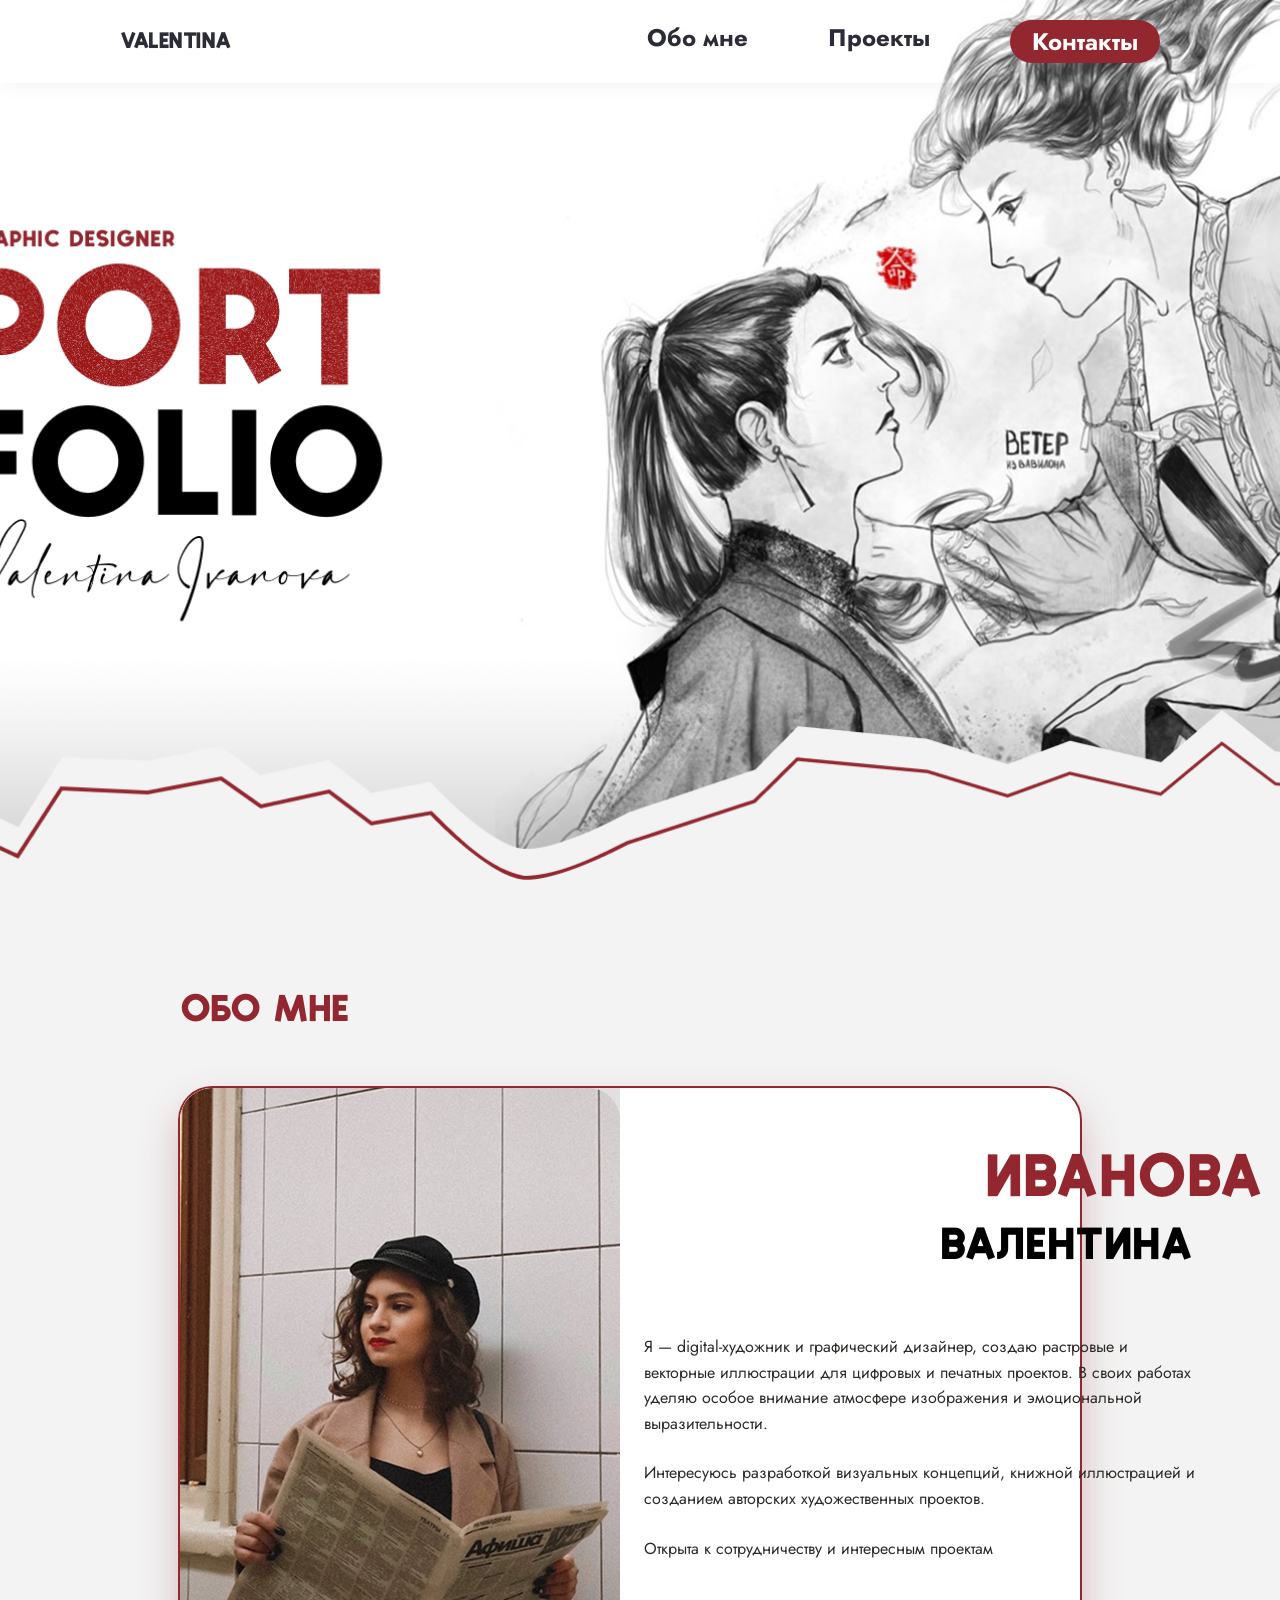
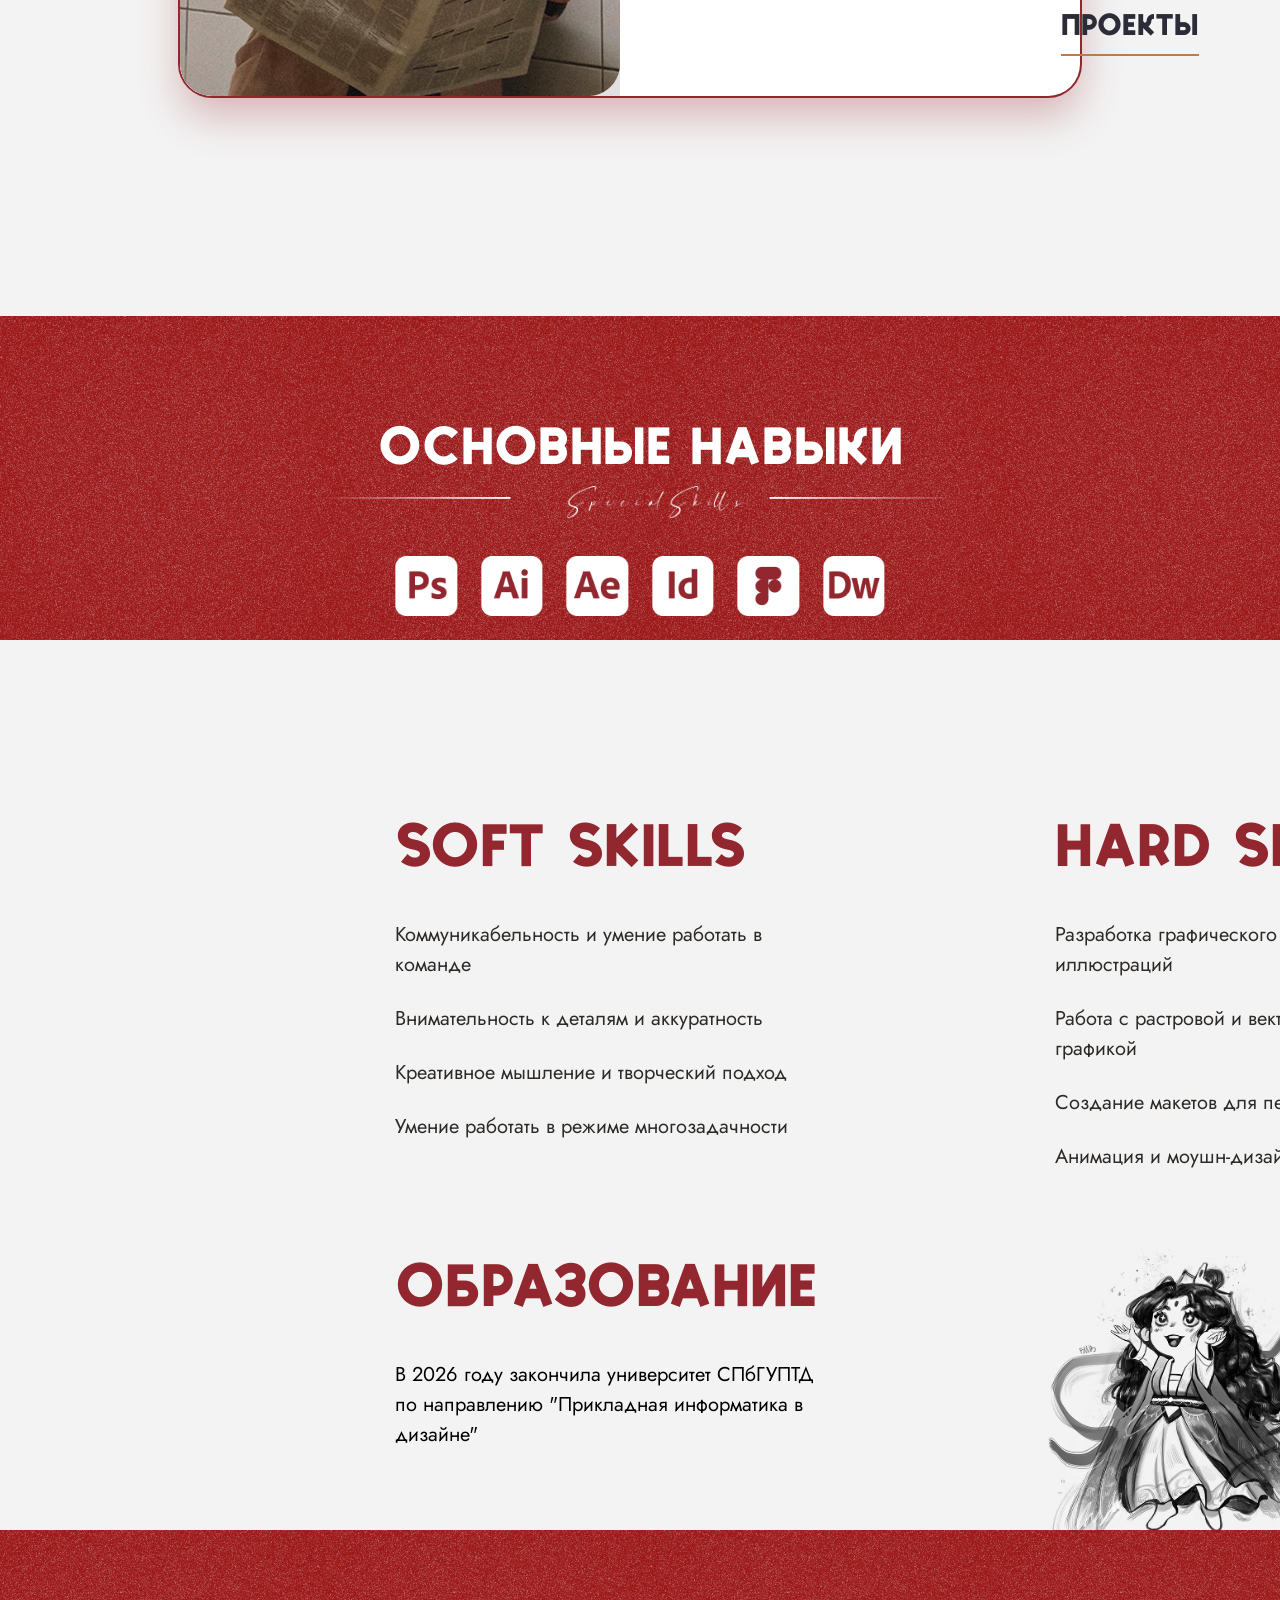
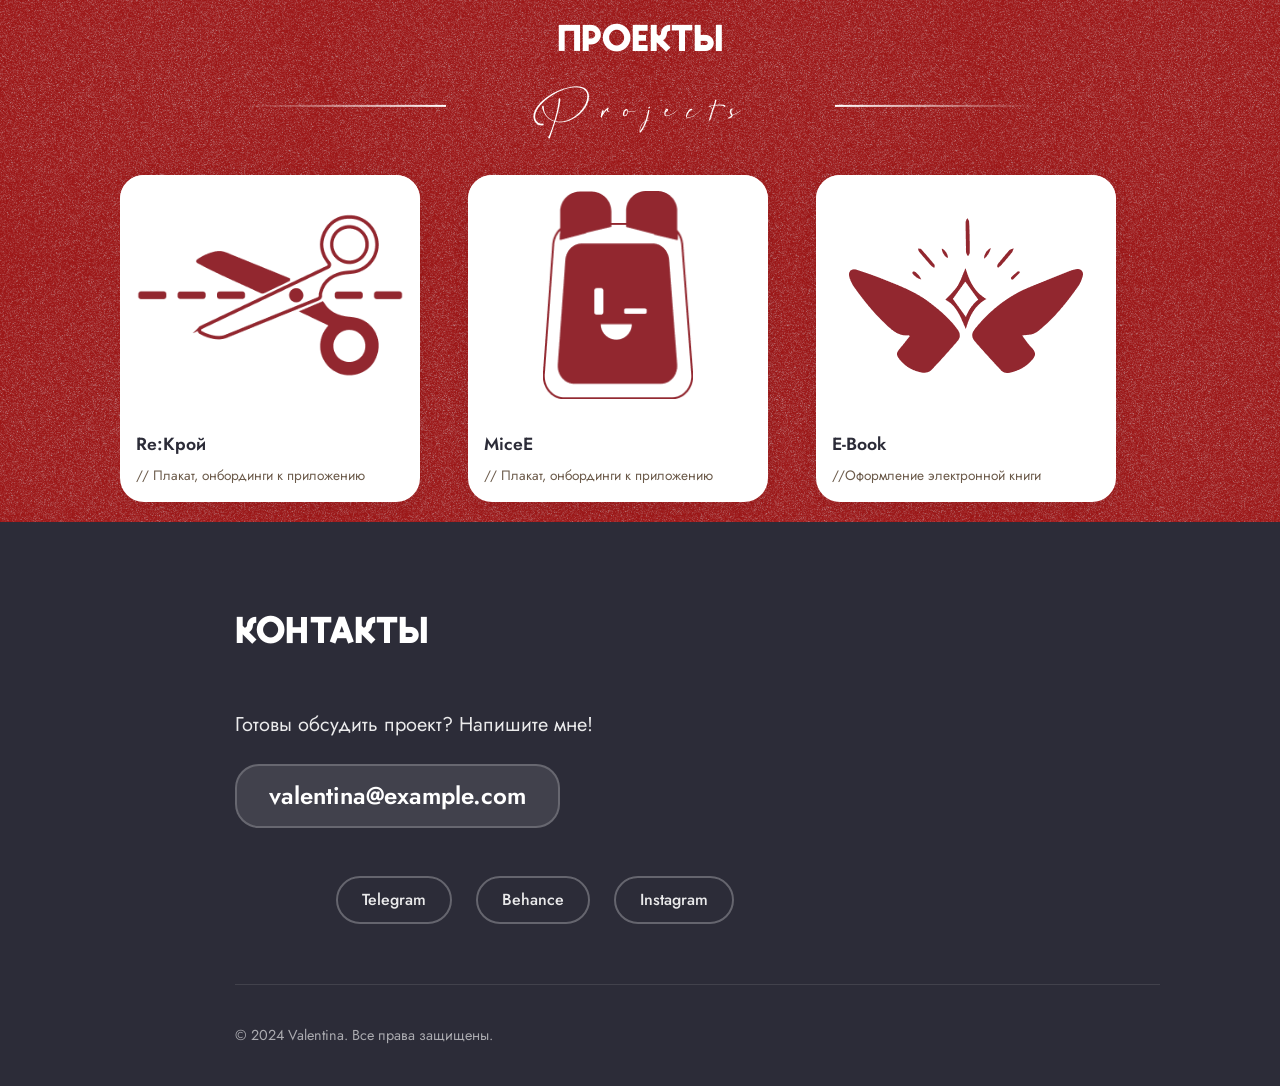
==== index.html @ 3430cfb0 "Initial commit - Portfolio site" ====
<!DOCTYPE html>
<html lang="ru">
<head>
    <meta charset="UTF-8">
    <meta name="viewport" content="width=device-width, initial-scale=1.0">
    <title>Valentina</title>
    <link rel="preconnect" href="https://fonts.googleapis.com">
    <link rel="preconnect" href="https://fonts.gstatic.com" crossorigin>
    <link href="https://fonts.googleapis.com/css2?family=Jost:wght@300;400;500;600;700&display=swap" rel="stylesheet">
    <link rel="stylesheet" href="style.css?v=26">
</head>
<body>

<header class="header">
    <div class="container header-container">
        <nav class="nav">
            <a href="#home" class="logo">Valentina</a>

            <button class="menu-toggle" aria-label="Открыть меню">
                <span></span>
                <span></span>
                <span></span>
            </button>

            <div class="menu">
                <a href="#about">Обо мне</a>
                <a href="#projects">Проекты</a>
                <a href="#contacts" class="btn-contacts">Контакты</a>
            </div>
        </nav>
    </div>
</header>

<main>
    <section id="home" class="hero-section">
    </section>

    <section id="about" class="about-section">
        <div class="container">
            <h1 class="about-title">ОБО МНЕ</h1>
            
            <div class="about-block">
                <div class="about-photo">
                    <img src="img_valentina.png" alt="Валентина">
                </div>
                <div class="about-info">
                    <div class="author-name">
                        <span class="name-last">Иванова</span>
                        <span class="name-first">Валентина</span>
                    </div>

                    <div class="about-text">
                        <p class="lead-paragraph">
                            Я — digital-художник и графический дизайнер, создаю
                            растровые и векторные иллюстрации для цифровых и
                            печатных проектов. В своих работах уделяю особое
                            внимание атмосфере изображения и эмоциональной
                            выразительности.
                        </p>
                        <p>
                            Интересуюсь разработкой визуальных концепций,
                            книжной иллюстрацией и созданием авторских
                            художественных проектов.
                        </p>
                        <p class="collab-text">
                            Открыта к сотрудничеству и интересным проектам
                        </p>
                    </div>

                    <div class="about-footer-links">
                        <a href="#projects" class="portfolio-link">Проекты</a>
                    </div>
                </div>
            </div>
        </div>
    </section>
    
    <section class="about-texture-section">
        <div class="about-bg-texture">
            <img src="фон с текстурой_1.png" alt="Текстура фона">
            <h2 class="skills-title">ОСНОВНЫЕ НАВЫКИ</h2>
            <div class="special-skills-image">
                <img src="Special Skills.png" alt="Special Skills">
            </div>
            <div class="skills-icons">
                <div class="skill-item">
                    <img src="Photoshop.png" alt="Photoshop">
                    <span class="skill-percent">90%</span>
                </div>
                <div class="skill-item">
                    <img src="Illustrator.png" alt="Illustrator">
                    <span class="skill-percent">85%</span>
                </div>
                <div class="skill-item">
                    <img src="After Effects.png" alt="After Effects">
                    <span class="skill-percent">75%</span>
                </div>
                <div class="skill-item">
                    <img src="InDesign.png" alt="InDesign">
                    <span class="skill-percent">60%</span>
                </div>
                <div class="skill-item">
                    <img src="Figma.png" alt="Figma">
                    <span class="skill-percent">70%</span>
                </div>
                <div class="skill-item">
                    <img src="Dreamweaver.png" alt="Dreamweaver">
                    <span class="skill-percent">50%</span>
                </div>
            </div>
        </div>
    </section>
    
    <section class="skills-columns-section">
        <div class="container">
            <div class="skills-columns">
                <div class="skills-column soft-skills">
                    <h3 class="column-title">SOFT SKILLS</h3>
                    <ul class="skills-list">
                        <li>Коммуникабельность и умение работать в команде</li>
                        <li>Внимательность к деталям и аккуратность</li>
                        <li>Креативное мышление и творческий подход</li>
                        <li>Умение работать в режиме многозадачности</li>
                    </ul>
                    <div class="education-block">
                        <h3 class="education-title">ОБРАЗОВАНИЕ</h3>
                        <div class="chibi-image-edu">
                            <img src="чибик.png" alt="Chibi">
                        </div>
                        <p class="education-text">
                            В 2026 году закончила университет СПбГУПТД по направлению "Прикладная информатика в дизайне"
                        </p>
                    </div>
                </div>
                <div class="skills-column hard-skills">
                    <h3 class="column-title">HARD SKILLS</h3>
                    <ul class="skills-list">
                        <li>Разработка графического дизайна и иллюстраций</li>
                        <li>Работа с растровой и векторной графикой</li>
                        <li>Создание макетов для печати и веба</li>
                        <li>Анимация и моушн-дизайн</li>
                    </ul>
                </div>
            </div>
        </div>
    </section>

    <section id="projects" class="projects-section">
        <div class="container">
            <div class="projects-bg-texture">
                <img src="фон с текстурой_2.png" alt="Текстура фона проектов">
            </div>
            <div class="section-label">
                <span class="label-dash"></span>

            </div>
            <h2 class="projects-title">ПРОЕКТЫ</h2>

            <div class="projects-image">
                <img src="Projects.png" alt="Projects">
            </div>

            <div class="projects-carousel">
                <div class="carousel-track">
                    <a href="project-page.html" class="project-card-link">
                        <article class="project-card">
                            <div class="project-image">
                                <img src="ножницы.png" alt="Ножницы">
                            </div>
                            <div class="project-info">
                                <h3 class="project-name">Re:Крой</h3>
                                <p class="project-desc">// Плакат, онбординги
к приложению</p>
                            </div>
                        </article>
                    </a>
                    <a href="project-page.html" class="project-card-link">
                        <article class="project-card">
                            <div class="project-image">
                                <img src="робот.png" alt="Робот">
                            </div>
                            <div class="project-info">
                                <h3 class="project-name">MiceE</h3>
                                <p class="project-desc">// Плакат, онбординги
к приложению</p>
                            </div>
                        </article>
                    </a>
                    <a href="project-page.html" class="project-card-link">
                        <article class="project-card">
                            <div class="project-image">
                                <img src="бабочка.png" alt="Бабочка">
                            </div>
                            <div class="project-info">
                                <h3 class="project-name">E-Book</h3>
                                <p class="project-desc">//Оформление электронной книги</p>
                            </div>
                        </article>
                    </a>
                    <a href="project-page.html" class="project-card-link">
                        <article class="project-card">
                            <div class="project-image">
                                <img src="ножницы.png" alt="Ножницы">
                            </div>
                            <div class="project-info">
                                <h3 class="project-name">Escapism</h3>
                                <p class="project-desc">// Фотокнига</p>
                            </div>
                        </article>
                    </a>
                    <a href="project-page.html" class="project-card-link">
                        <article class="project-card">
                            <div class="project-image">
                                <img src="ножницы.png" alt="Ножницы">
                            </div>
                            <div class="project-info">
                                <h3 class="project-name">Название проекта 5</h3>
                                <p class="project-desc">Описание проекта</p>
                            </div>
                        </article>
                    </a>
                    <a href="project-page.html" class="project-card-link">
                        <article class="project-card">
                            <div class="project-image">
                                <img src="ножницы.png" alt="Ножницы">
                            </div>
                            <div class="project-info">
                                <h3 class="project-name">Название проекта 6</h3>
                                <p class="project-desc">Описание проекта</p>
                            </div>
                        </article>
                    </a>
                    <a href="project-page.html" class="project-card-link">
                        <article class="project-card">
                            <div class="project-image">
                                <img src="небожители1.png" alt="Небожители 1">
                            </div>
                            <div class="project-info">
                                <h3 class="project-name">Небожители 1</h3>
                                <p class="project-desc">// Описание проекта</p>
                            </div>
                        </article>
                    </a>
                    <a href="project-page.html" class="project-card-link">
                        <article class="project-card">
                            <div class="project-image">
                                <img src="небожители2.png" alt="Небожители 2">
                            </div>
                            <div class="project-info">
                                <h3 class="project-name">Небожители 2</h3>
                                <p class="project-desc">// Описание проекта</p>
                            </div>
                        </article>
                    </a>
                    <!-- Дубликат для бесконечной прокрутки -->
                    <a href="project-page.html" class="project-card-link">
                        <article class="project-card">
                            <div class="project-image">
                                <img src="ножницы.png" alt="Ножницы">
                            </div>
                            <div class="project-info">
                                <h3 class="project-name">Название проекта 1</h3>
                                <p class="project-desc">Описание проекта</p>
                            </div>
                        </article>
                    </a>
                    <a href="project-page.html" class="project-card-link">
                        <article class="project-card">
                            <div class="project-image">
                                <img src="ножницы.png" alt="Ножницы">
                            </div>
                            <div class="project-info">
                                <h3 class="project-name">Название проекта 2</h3>
                                <p class="project-desc">Описание проекта</p>
                            </div>
                        </article>
                    </a>
                    <a href="project-page.html" class="project-card-link">
                        <article class="project-card">
                            <div class="project-image">
                                <img src="ножницы.png" alt="Ножницы">
                            </div>
                            <div class="project-info">
                                <h3 class="project-name">Название проекта 3</h3>
                                <p class="project-desc">Описание проекта</p>
                            </div>
                        </article>
                    </a>
                    <a href="project-page.html" class="project-card-link">
                        <article class="project-card">
                            <div class="project-image">
                                <img src="ножницы.png" alt="Ножницы">
                            </div>
                            <div class="project-info">
                                <h3 class="project-name">Название проекта 4</h3>
                                <p class="project-desc">Описание проекта</p>
                            </div>
                        </article>
                    </a>
                    <a href="project-page.html" class="project-card-link">
                        <article class="project-card">
                            <div class="project-image">
                                <img src="ножницы.png" alt="Ножницы">
                            </div>
                            <div class="project-info">
                                <h3 class="project-name">Название проекта 5</h3>
                                <p class="project-desc">Описание проекта</p>
                            </div>
                        </article>
                    </a>
                    <a href="project-page.html" class="project-card-link">
                        <article class="project-card">
                            <div class="project-image">
                                <img src="ножницы.png" alt="Ножницы">
                            </div>
                            <div class="project-info">
                                <h3 class="project-name">Название проекта 6</h3>
                                <p class="project-desc">Описание проекта</p>
                            </div>
                        </article>
                    </a>
                    <!-- Дубликаты для бесконечной прокрутки -->
                    <a href="project-page.html" class="project-card-link">
                        <article class="project-card">
                            <div class="project-image">
                                <img src="ножницы.png" alt="Ножницы">
                            </div>
                            <div class="project-info">
                                <h3 class="project-name">Re:Крой</h3>
                                <p class="project-desc">// Плакат, онбординги
к приложению</p>
                            </div>
                        </article>
                    </a>
                    <a href="project-page.html" class="project-card-link">
                        <article class="project-card">
                            <div class="project-image">
                                <img src="робот.png" alt="Робот">
                            </div>
                            <div class="project-info">
                                <h3 class="project-name">MiceE</h3>
                                <p class="project-desc">// Плакат, онбординги
к приложению</p>
                            </div>
                        </article>
                    </a>
                </div>
            </div>
        </div>
    </section>

    <section id="contacts" class="contacts-section">
        <div class="container">
            <h2 class="contacts-title">КОНТАКТЫ</h2>
            
            <div class="contacts-content">
                <p class="contacts-text">Готовы обсудить проект? Напишите мне!</p>
                <a href="mailto:valentina@example.com" class="contact-email">valentina@example.com</a>
                
                <div class="social-links">
                    <a href="#" class="social-link">Telegram</a>
                    <a href="#" class="social-link">Behance</a>
                    <a href="#" class="social-link">Instagram</a>
                </div>
            </div>
            
            <div class="contacts-footer">
                <p class="copyright">&copy; 2024 Valentina. Все права защищены.</p>
            </div>
        </div>
    </section>
</main>

<button class="scroll-to-top" id="scrollToTop" aria-label="Наверх">
    <svg width="24" height="24" viewBox="0 0 24 24" fill="none" xmlns="http://www.w3.org/2000/svg">
        <path d="M12 19V5M12 5L5 12M12 5L19 12" stroke="currentColor" stroke-width="2" stroke-linecap="round" stroke-linejoin="round"/>
    </svg>
</button>

<script src="script.js"></script>
</body>
</html>
---- style.css ----
/* ========================================
   FONT FACE - LOCAL FONTS
======================================== */
@font-face {
    font-family: "Patsy Sans";
    src: url("PatsySans/PatsySans.otf") format("opentype");
    font-weight: 400;
    font-style: normal;
    font-display: swap;
}

@font-face {
    font-family: "Patsy Sans";
    src: url("PatsySans/PatsySans-Italic.otf") format("opentype");
    font-weight: 400;
    font-style: italic;
    font-display: swap;
}

/* ========================================
   CSS VARIABLES & RESET
======================================== */
:root {
    /* Цвета */
    --color-primary: #2c2c38;
    --color-accent: #b87c4f;
    --color-accent-hover: #d9965f;
    --color-bg: #F3F3F3;
    --color-bg-light: #ffffff;
    --color-bg-gradient: linear-gradient(135deg, #ffffff 0%, #f7f3ef 100%);
    --color-text: #2d2a27;
    --color-text-muted: #6b5a4a;
    --color-border: #e7dfd7;
    
    /* Сетка десктоп 1920px */
    --container-max: 1920px;
    --grid-margin: 280px;
    --grid-column-width: 95px;
    --grid-gutter: 20px;
    --grid-columns: 12;
    
    /* Отступы */
    --spacing-xs: 8px;
    --spacing-sm: 16px;
    --spacing-md: 24px;
    --spacing-lg: 48px;
    --spacing-xl: 80px;
    
    /* Радиусы */
    --radius-sm: 8px;
    --radius-md: 24px;
    --radius-lg: 48px;
    --radius-pill: 60px;
}

* {
    margin: 0;
    padding: 0;
    box-sizing: border-box;
}

img {
    max-width: 100%;
    height: auto;
}

html {
    scroll-behavior: smooth;
}

body {
    font-family: "Jost", sans-serif;
    background-color: var(--color-bg);
    color: var(--color-text);
    line-height: 1.5;
    overflow-x: hidden;
}

/* ========================================
   CONTAINER & GRID SYSTEM
======================================== */
.container {
    width: 100%;
    max-width: var(--container-max);
    margin: 0 auto;
    padding-left: var(--grid-margin);
    padding-right: var(--grid-margin);
}

/* ========================================
   HEADER
======================================== */
.header {
    position: absolute;
    top: 0;
    left: 0;
    right: 0;
    z-index: 1000;
    background: transparent;
}

.header-container {
    padding-top: 20px;
    padding-bottom: 20px;
}

.nav {
    display: flex;
    align-items: center;
    justify-content: space-between;
}

.logo {
    font-size: 1.5rem;
    font-weight: 400;
    color: var(--color-primary);
    text-decoration: none;
    letter-spacing: -0.02em;
    font-family: "Patsy Sans", sans-serif;
}

.menu {
    display: flex;
    gap: 126px;
    margin-left: 570px;
}

@media (max-width: 1440px) {
    .menu {
        margin-left: 400px;
        gap: 80px;
    }
}

@media (max-width: 1200px) {
    .menu {
        margin-left: 200px;
        gap: 60px;
    }
}

.menu-toggle {
    display: none;
    flex-direction: column;
    gap: 5px;
    background: none;
    border: none;
    cursor: pointer;
    padding: 8px;
    z-index: 1000;
}

.menu-toggle span {
    width: 24px;
    height: 2px;
    background: var(--color-primary);
    transition: all 0.3s ease;
}

@media (max-width: 900px) {
    .menu-toggle {
        display: flex;
    }
}

.menu a {
    font-size: 24px;
    font-weight: 700;
    color: var(--color-primary);
    text-decoration: none;
    transition: color 0.2s ease;
    position: relative;
    white-space: nowrap;
}

.menu a:hover {
    color: #92272F !important;
}

.menu a.btn-contacts {
    background: #92272F !important;
    color: white !important;
    padding: 0 !important;
    width: 150px;
    height: 43px;
    border-radius: 24px;
    display: inline-flex;
    align-items: center;
    justify-content: center;
    transition: all 0.2s ease;
}

.menu a.btn-contacts:hover {
    background: #b8333c !important;
    transform: translateY(-2px);
}

.menu a.btn-contacts::after {
    display: none !important;
}

@media (max-width: 900px) {
    .menu a.btn-contacts {
        width: 140px !important;
        height: 40px !important;
        font-size: 20px !important;
    }
}

@media (max-width: 640px) {
    .menu a.btn-contacts {
        width: 120px !important;
        height: 38px !important;
        font-size: 18px !important;
    }
}

.menu a::after {
    content: '';
    position: absolute;
    bottom: -4px;
    left: 0;
    width: 0;
    height: 2px;
    background: var(--color-accent);
    transition: width 0.2s ease;
}

.menu a:hover {
    color: var(--color-accent);
}

.menu a:hover::after {
    width: 100%;
}

/* Menu Toggle (Mobile) */
.menu-toggle {
    display: none;
    flex-direction: column;
    gap: 5px;
    background: none;
    border: none;
    cursor: pointer;
    padding: 8px;
}

.menu-toggle span {
    width: 24px;
    height: 2px;
    background: var(--color-primary);
    transition: all 0.3s ease;
}

/* ========================================
   HERO SECTION
======================================== */
.hero-section {
    min-height: 100vh;
    display: flex;
    align-items: center;
    background-color: var(--color-bg);
    background-image: url("Gшапка главной страницы.png");
    background-size: cover;
    background-position: center;
    background-repeat: no-repeat;
    position: relative;
}

.hero-content {
    max-width: 800px;
}

.hero-title {
    font-size: 4rem;
    font-weight: 700;
    color: var(--color-primary);
    letter-spacing: -0.03em;
    line-height: 1.1;
    margin-bottom: var(--spacing-md);
}

.hero-subtitle {
    font-size: 1.5rem;
    color: var(--color-text-muted);
    font-weight: 400;
}

/* ========================================
   ABOUT SECTION
======================================== */
.about-section {
    padding: var(--spacing-xl) 0;
    background: var(--color-bg);
}

.about-texture-section {
    padding: 0 0 var(--spacing-xl);
    background: var(--color-bg);
    width: 100%;
    max-width: 100%;
}

.about-title {
    font-size: 72px;
    font-weight: 400;
    letter-spacing: -0.02em;
    margin-bottom: var(--spacing-lg);
    color: #92272F;
    text-align: left;
    margin-left: 115px;
    font-family: "Patsy Sans", sans-serif;
}

@media (max-width: 1440px) {
    .about-title {
        font-size: 56px;
        margin-left: 60px;
    }
}

@media (max-width: 1200px) {
    .about-title {
        font-size: 48px;
        margin-left: 40px;
    }
}

@media (max-width: 900px) {
    .about-title {
        font-size: 40px;
        margin-left: 20px;
    }
}

@media (max-width: 640px) {
    .about-title {
        font-size: 32px;
        margin-left: 16px;
        margin-bottom: 24px;
    }
}

.about-block {
    width: 1117px;
    height: 608px;
    background: white;
    border-radius: 32px;
    box-shadow: 0 0 0 2px #92272F, 0 20px 40px rgba(146, 39, 47, 0.3);
    display: flex;
    margin-left: 115px;
}

@media (max-width: 1440px) {
    .about-block {
        width: 900px;
        margin-left: 60px;
    }
}

@media (max-width: 1200px) {
    .about-block {
        width: 100%;
        margin-left: 40px;
        margin-right: 40px;
    }
}

@media (max-width: 900px) {
    .about-block {
        margin-left: 20px;
        margin-right: 20px;
    }
}

@media (max-width: 640px) {
    .about-block {
        width: 100%;
        height: auto;
        flex-direction: column;
        margin-left: 16px;
        margin-right: 16px;
    }
}

.about-bg-texture {
    width: 100%;
    margin: 0 auto;
    margin-top: 180px;
    position: relative;
    max-width: 1920px;
}

.about-bg-texture img {
    width: 100%;
    height: auto;
    display: block;
}

.skills-title {
    position: absolute;
    top: 104px;
    left: 50%;
    transform: translateX(-50%);
    font-size: 64px;
    font-weight: 400;
    font-family: "Patsy Sans", sans-serif;
    color: white;
    text-align: center;
    white-space: nowrap;
}

@media (max-width: 1200px) {
    .skills-title {
        font-size: 48px;
        top: 80px;
    }
}

@media (max-width: 900px) {
    .skills-title {
        font-size: 40px;
        top: 60px;
    }
}

@media (max-width: 640px) {
    .skills-title {
        font-size: 32px;
        top: 50px;
        white-space: normal;
        width: 100%;
        padding: 0 20px;
    }
}

.special-skills-image {
    position: absolute;
    top: 192px;
    left: 50%;
    transform: translateX(-50%);
}

@media (max-width: 1200px) {
    .special-skills-image {
        top: 150px;
    }
}

@media (max-width: 900px) {
    .special-skills-image {
        top: 130px;
    }
}

@media (max-width: 640px) {
    .special-skills-image {
        top: 110px;
        width: 100%;
        text-align: center;
    }

    .special-skills-image img {
        max-width: 200px;
    }
}

.special-skills-image img {
    display: block;
    max-width: 100%;
    height: auto;
}

.skills-icons {
    position: absolute;
    top: 256px;
    left: 50%;
    transform: translateX(-50%);
    display: flex;
    gap: 24px;
    align-items: center;
}

@media (max-width: 1200px) {
    .skills-icons {
        top: 220px;
    }
}

@media (max-width: 900px) {
    .skills-icons {
        top: 200px;
        gap: 16px;
    }
}

@media (max-width: 640px) {
    .skills-icons {
        position: relative;
        top: auto;
        left: auto;
        transform: none;
        flex-wrap: wrap;
        justify-content: center;
        margin-top: 24px;
        gap: 16px;
    }

    .skills-icons img {
        height: 40px;
    }
}

.skill-item {
    position: relative;
    display: flex;
    flex-direction: column;
    align-items: center;
}

.skills-icons img {
    display: block;
    height: 60px;
    width: auto;
    transition: transform 0.3s ease;
}

.skills-icons img:hover {
    transform: scale(1.1);
}

.skill-percent {
    position: absolute;
    bottom: -28px;
    left: 50%;
    transform: translateX(-50%);
    font-size: 14px;
    font-weight: 600;
    font-family: "Jost", sans-serif;
    color: white;
    background: #92272F;
    padding: 4px 10px;
    border-radius: 12px;
    opacity: 0;
    visibility: hidden;
    transition: all 0.3s ease;
    white-space: nowrap;
}

.skill-item:hover .skill-percent {
    opacity: 1;
    visibility: visible;
    bottom: -32px;
}

/* ========================================
   SKILLS COLUMNS SECTION
======================================== */
.skills-columns-section {
    padding: 80px 0;
    background: var(--color-bg);
    width: 100%;
}

.skills-columns-section .container {
    width: 100%;
    max-width: 100%;
    padding-left: 280px;
    padding-right: 280px;
}

.skills-columns {
    display: flex;
    width: 100%;
    gap: 220px;
}

.skills-column {
    position: relative;
}

.soft-skills {
    margin-left: 115px;
}

.hard-skills {
    position: relative;
    margin-right: 476px;
}

.column-title {
    font-size: 64px;
    font-weight: 400;
    font-family: "Patsy Sans", sans-serif;
    color: #92272F;
    text-transform: uppercase;
    white-space: nowrap;
}

.skills-list {
    list-style: none;
    padding: 0;
    margin: 0;
    margin-top: 24px;
}

.skills-list li {
    font-family: "Jost", sans-serif;
    font-size: 20px;
    font-weight: 400;
    color: var(--color-text);
    margin-bottom: 24px;
    line-height: 1.5;
}

.skills-list li:last-child {
    margin-bottom: 0;
}

.education-block {
    position: relative;
    margin-top: 98px;
    padding-left: 0;
}

.education-title {
    font-size: 64px;
    font-weight: 400;
    font-family: "Patsy Sans", sans-serif;
    color: #92272F;
    text-transform: uppercase;
    white-space: nowrap;
    margin: 0 0 24px 0;
}

.chibi-image {
    display: none;
}

.chibi-image-hard {
    display: none;
}

.chibi-image-edu {
    position: absolute;
    top: 0;
    left: 644px;
}

.chibi-image-edu img {
    display: block;
    max-width: 300px;
    height: auto;
}

.education-text {
    font-family: "Jost", sans-serif;
    font-size: 20px;
    font-weight: 400;
    color: #000000;
    line-height: 1.5;
    width: 440px;
    margin-top: 24px;
}

.about-photo {
    width: 440px;
    height: 608px;
    background: #e0e0e0;
    border-radius: 32px 0 0 32px;
    overflow: hidden;
    display: flex;
    align-items: center;
    justify-content: center;
    flex-shrink: 0;
}

@media (max-width: 640px) {
    .about-photo {
        width: 100%;
        height: 400px;
        border-radius: 32px 32px 0 0;
    }
}

.about-photo img {
    width: 100%;
    height: 100%;
    object-fit: cover;
    display: block;
}

.about-info {
    flex: 1;
    position: relative;
    height: 608px;
}

@media (max-width: 640px) {
    .about-info {
        height: auto;
        padding: 32px 24px;
    }
}

.author-name {
    position: relative;
    top: 58px;
    left: 0;
    display: flex;
    flex-direction: column;
}

@media (max-width: 1200px) {
    .author-name {
        top: 40px;
    }
}

@media (max-width: 900px) {
    .author-name {
        top: 30px;
    }
}

@media (max-width: 640px) {
    .author-name {
        top: 20px;
    }
}

.name-last {
    font-size: 64px;
    font-weight: 400;
    color: #92272F;
    line-height: 1;
    margin-left: 365px;
    font-family: "Patsy Sans", sans-serif;
}

@media (max-width: 1200px) {
    .name-last {
        font-size: 48px;
        margin-left: 280px;
    }
}

@media (max-width: 900px) {
    .name-last {
        font-size: 40px;
        margin-left: 200px;
    }
}

@media (max-width: 640px) {
    .name-last {
        font-size: 32px;
        margin-left: 0;
    }
}

.name-first {
    font-size: 48px;
    font-weight: 400;
    color: #000000;
    line-height: 1;
    margin-left: 320px;
    margin-top: 12px;
    font-family: "Patsy Sans", sans-serif;
}

@media (max-width: 1200px) {
    .name-first {
        font-size: 40px;
        margin-left: 240px;
    }
}

@media (max-width: 900px) {
    .name-first {
        font-size: 32px;
        margin-left: 180px;
    }
}

@media (max-width: 640px) {
    .name-first {
        font-size: 28px;
        margin-left: 0;
        margin-top: 8px;
    }
}

.about-text {
    position: absolute;
    top: 246px;
    left: 24px;
    width: 555px;
    font-family: "Jost", sans-serif;
}

@media (max-width: 1200px) {
    .about-text {
        top: 200px;
        width: 450px;
    }
}

@media (max-width: 900px) {
    .about-text {
        top: 180px;
        width: 350px;
    }
}

@media (max-width: 640px) {
    .about-text {
        position: static;
        width: 100%;
        margin-top: 24px;
    }
}

.about-text p {
    font-size: 1rem;
    line-height: 1.6;
    color: var(--color-text);
    margin-bottom: var(--spacing-md);
    font-weight: 400;
}

.lead-paragraph {
    font-weight: 400;
    font-size: 1.05rem;
}

.collab-text {
    font-weight: 400;
    font-size: 1.1rem;
    color: var(--color-primary);
}

.about-footer-links {
    position: absolute;
    bottom: 40px;
    left: 24px;
    display: flex;
    justify-content: flex-end;
    width: 555px;
    gap: var(--spacing-lg);
    align-items: center;
}

@media (max-width: 1200px) {
    .about-footer-links {
        width: 450px;
    }
}

@media (max-width: 900px) {
    .about-footer-links {
        width: 350px;
    }
}

@media (max-width: 640px) {
    .about-footer-links {
        position: static;
        width: 100%;
        margin-top: 24px;
        justify-content: flex-start;
    }

    .portfolio-link {
        font-size: 24px !important;
    }
}

.chibi-image-edu {
    position: absolute;
    top: 0;
    left: 644px;
}

@media (max-width: 1200px) {
    .chibi-image-edu {
        left: 500px;
    }
}

@media (max-width: 900px) {
    .chibi-image-edu {
        left: 400px;
    }
}

@media (max-width: 640px) {
    .chibi-image-edu {
        position: static;
        margin: 24px auto;
        text-align: center;
    }

    .chibi-image-edu img {
        max-width: 150px;
    }
}

.contact-link,
.portfolio-link {
    text-decoration: none;
    font-weight: 600;
    font-size: 0.95rem;
    transition: all 0.2s ease;
}

.contact-link {
    background: var(--color-primary);
    color: white;
    padding: 12px 32px;
    border-radius: var(--radius-pill);
}

.contact-link:hover {
    background: var(--color-accent);
    transform: translateY(-2px);
}

.portfolio-link {
    color: var(--color-primary);
    border-bottom: 2px solid var(--color-accent);
    padding-bottom: 4px;
    font-size: 32px;
    font-weight: 400;
    text-transform: uppercase;
    font-family: "Patsy Sans", sans-serif;
}

.portfolio-link:hover {
    color: var(--color-accent);
    border-bottom-color: var(--color-primary);
}

/* ========================================
   PROJECT PAGE
======================================== */
.project-hero {
    padding: 120px 0 60px;
    background: var(--color-bg);
}

.project-hero-image {
    width: 100%;
    height: 500px;
    background: linear-gradient(135deg, #e8e8e8 0%, #d0d0d0 100%);
    border-radius: 32px;
    overflow: hidden;
    position: relative;
}

.project-hero-nav {
    position: absolute;
    top: 50%;
    left: 0;
    right: 0;
    transform: translateY(-50%);
    display: flex;
    justify-content: space-between;
    padding: 0 24px;
    pointer-events: none;
}

.hero-nav-arrow {
    width: 64px;
    height: 64px;
    background: rgba(255, 255, 255, 0.9);
    border-radius: 50%;
    display: flex;
    align-items: center;
    justify-content: center;
    color: var(--color-primary);
    transition: all 0.3s ease;
    pointer-events: auto;
    flex-shrink: 0;
}

.hero-nav-arrow:hover {
    background: white;
    color: #92272F;
    transform: scale(1.1);
    box-shadow: 0 8px 24px rgba(0, 0, 0, 0.15);
}

.hero-nav-arrow:active {
    transform: scale(0.95);
}

.hero-nav-arrow svg {
    width: 32px;
    height: 32px;
}

.project-details {
    padding: var(--spacing-xl) 0;
    background: var(--color-bg);
}

.project-detail-title {
    font-size: 48px;
    font-weight: 400;
    font-family: "Patsy Sans", sans-serif;
    color: var(--color-primary);
    margin-bottom: var(--spacing-lg);
}

.project-meta {
    display: flex;
    gap: 48px;
    margin-bottom: var(--spacing-xl);
    padding-bottom: var(--spacing-lg);
    border-bottom: 2px solid var(--color-border);
}

.meta-item {
    display: flex;
    flex-direction: column;
    gap: 8px;
}

.meta-label {
    font-size: 0.85rem;
    font-weight: 500;
    text-transform: uppercase;
    letter-spacing: 1px;
    color: var(--color-text-muted);
}

.meta-value {
    font-size: 1.1rem;
    font-weight: 600;
    color: var(--color-primary);
}

.project-description {
    max-width: 800px;
    margin-bottom: var(--spacing-xl);
}

.project-description p {
    font-family: "Jost", sans-serif;
    font-size: 1.1rem;
    line-height: 1.8;
    color: var(--color-text);
    margin-bottom: var(--spacing-md);
}

.project-description .lead-text {
    font-size: 1.25rem;
    font-weight: 500;
}

.project-gallery {
    display: grid;
    grid-template-columns: 2fr 1fr;
    grid-template-rows: 1fr 1fr;
    gap: var(--spacing-md);
    margin-bottom: var(--spacing-xl);
}

.project-gallery-scroll {
    margin-bottom: var(--spacing-xl);
}

.gallery-scroll-track {
    display: flex;
    gap: var(--spacing-md);
    overflow-x: auto;
    scroll-snap-type: x mandatory;
    -webkit-overflow-scrolling: touch;
    scrollbar-width: thin;
    scrollbar-color: var(--color-accent) var(--color-border);
    padding-bottom: 16px;
}

.gallery-scroll-track::-webkit-scrollbar {
    height: 8px;
}

.gallery-scroll-track::-webkit-scrollbar-track {
    background: var(--color-border);
    border-radius: 4px;
}

.gallery-scroll-track::-webkit-scrollbar-thumb {
    background: var(--color-accent);
    border-radius: 4px;
}

.gallery-scroll-track .gallery-item {
    flex: 0 0 auto;
    scroll-snap-align: start;
}

.gallery-scroll-track .gallery-item img {
    display: block;
    max-width: 100%;
    height: auto;
}

.gallery-item {
    background: linear-gradient(135deg, #e8e8e8 0%, #d0d0d0 100%);
    border-radius: 24px;
    min-height: 300px;
}

.gallery-item-large {
    grid-row: 1 / 3;
}

.project-tools {
    margin-bottom: var(--spacing-xl);
}

.tools-title {
    font-size: 1.5rem;
    font-weight: 600;
    font-family: "Jost", sans-serif;
    color: var(--color-primary);
    margin-bottom: var(--spacing-md);
}

.tools-list {
    display: flex;
    gap: var(--spacing-md);
    flex-wrap: wrap;
}

.tool-item {
    background: var(--color-border);
    padding: 10px 24px;
    border-radius: var(--radius-pill);
    font-size: 0.95rem;
    font-weight: 500;
    color: var(--color-primary);
}

.project-nav-arrows-bottom {
    display: flex;
    gap: 16px;
    margin-bottom: var(--spacing-lg);
}

.project-nav-arrows-bottom .nav-arrow {
    width: 56px;
    height: 56px;
    border: 2px solid var(--color-primary);
    border-radius: 50%;
    display: flex;
    align-items: center;
    justify-content: center;
    color: var(--color-primary);
    transition: all 0.2s ease;
    flex-shrink: 0;
}

.project-nav-arrows-bottom .nav-arrow:hover {
    background: var(--color-primary);
    color: white;
    transform: scale(1.1);
}

.project-nav-arrows-bottom .nav-arrow:active {
    transform: scale(0.95);
}

.project-nav-arrows-bottom .nav-arrow svg {
    width: 24px;
    height: 24px;
}

.project-navigation {
    padding-top: var(--spacing-lg);
    border-top: 2px solid var(--color-border);
    display: flex;
    justify-content: space-between;
    align-items: center;
    flex-wrap: wrap;
    gap: var(--spacing-md);
}

.back-to-projects {
    display: inline-block;
    font-size: 1.1rem;
    font-weight: 600;
    color: var(--color-primary);
    text-decoration: none;
    transition: color 0.2s ease;
}

.back-to-projects:hover {
    color: #92272F;
}

.project-nav-arrows {
    display: flex;
    gap: 16px;
}

.nav-arrow {
    width: 56px;
    height: 56px;
    border: 2px solid var(--color-primary);
    border-radius: 50%;
    display: flex;
    align-items: center;
    justify-content: center;
    color: var(--color-primary);
    transition: all 0.2s ease;
    flex-shrink: 0;
}

.nav-arrow:hover {
    background: var(--color-primary);
    color: white;
    transform: scale(1.1);
}

.nav-arrow:active {
    transform: scale(0.95);
}

.nav-arrow svg {
    width: 24px;
    height: 24px;
}

/* ========================================
   FOOTER SECTION
======================================== */
.footer-section {
    background: var(--color-primary);
    color: white;
    padding: 40px 0;
}

@media (max-width: 900px) {
    .project-hero-image {
        height: 400px;
    }

    .project-detail-title {
        font-size: 36px;
    }

    .project-meta {
        flex-direction: column;
        gap: 24px;
    }

    .project-gallery {
        grid-template-columns: 1fr;
    }

    .gallery-item-large {
        grid-row: auto;
    }

    .project-navigation {
        flex-direction: column;
        align-items: flex-start;
    }

    .hero-nav-arrow {
        width: 52px;
        height: 52px;
    }

    .hero-nav-arrow svg {
        width: 26px;
        height: 26px;
    }

    .project-nav-arrows-bottom .nav-arrow {
        width: 48px;
        height: 48px;
    }

    .project-nav-arrows-bottom .nav-arrow svg {
        width: 20px;
        height: 20px;
    }
}

@media (max-width: 640px) {
    .project-hero {
        padding: 80px 0 40px;
    }

    .project-hero-image {
        height: 300px;
    }

    .hero-nav-arrow {
        width: 44px;
        height: 44px;
    }

    .hero-nav-arrow svg {
        width: 22px;
        height: 22px;
    }

    .project-hero-nav {
        padding: 0 12px;
    }

    .project-detail-title {
        font-size: 28px;
    }

    .project-description p {
        font-size: 1rem;
    }

    .project-description .lead-text {
        font-size: 1.1rem;
    }

    .gallery-item {
        min-height: 200px;
    }

    .tools-list {
        gap: 12px;
    }

    .tool-item {
        padding: 8px 16px;
        font-size: 0.85rem;
    }
}

/* ========================================
   PROJECTS SECTION
======================================== */

.projects-section .container {
    position: relative;
    overflow: visible;
}

.projects-bg-texture {
    position: absolute;
    top: 0;
    left: 0;
    width: 100%;
    height: 100%;
    z-index: 0;
    overflow: hidden;
    pointer-events: none;
}

.projects-bg-texture img {
    width: 100%;
    height: 100%;
    object-fit: cover;
    display: block;
}

.section-label,
.projects-title,
.projects-grid {
    position: relative;
    z-index: 1;
}

.projects-title {
    font-size: 3rem;
    font-weight: 400;
    letter-spacing: -0.02em;
    margin-bottom: 0;
    color: white;
    font-family: "Patsy Sans", sans-serif;
    text-align: center;
    margin-left: 0;
    padding-top: 80px;
}

.projects-image {
    display: flex;
    justify-content: center;
    margin-top: 16px;
    margin-bottom: 16px;
    position: relative;
    z-index: 2;
}

.projects-image img {
    max-width: 100%;
    height: auto;
    display: block;
}

.projects-grid {
    display: grid;
    grid-template-columns: repeat(3, 1fr);
    gap: var(--spacing-lg);
}

/* ========================================
   PROJECTS CAROUSEL
======================================== */
.projects-carousel {
    position: relative;
    overflow-x: visible;
    overflow-y: hidden;
    width: 100%;
    padding: 20px 0;
    cursor: grab;
    scrollbar-width: none; /* Firefox */
    -ms-overflow-style: none; /* IE/Edge */
}

.projects-carousel:active {
    cursor: grabbing;
}

.projects-carousel::-webkit-scrollbar {
    display: none; /* Chrome/Safari */
}

.carousel-track {
    display: flex;
    gap: var(--spacing-lg);
    animation: scroll-carousel 40s linear infinite;
    width: max-content;
}

.projects-carousel:hover .carousel-track {
    animation-play-state: paused;
}

@keyframes scroll-carousel {
    0% {
        transform: translateX(0);
    }
    100% {
        transform: translateX(calc(-300px * 8 - 24px * 7));
    }
}

.project-card {
    background: var(--color-bg-light);
    border-radius: var(--radius-md);
    overflow: hidden;
    box-shadow: 0 4px 20px rgba(0, 0, 0, 0.05);
    transition: all 0.3s ease;
    flex-shrink: 0;
    width: 300px;
}

.project-card-link {
    text-decoration: none;
    color: inherit;
}

.project-card-link:hover .project-card {
    transform: translateY(-12px);
    box-shadow: 0 16px 40px rgba(0, 0, 0, 0.15);
}

.project-card:hover {
    transform: translateY(-8px);
    box-shadow: 0 12px 30px rgba(0, 0, 0, 0.1);
}

.project-image {
    width: 100%;
    height: 240px;
    background: #ffffff;
    display: flex;
    align-items: center;
    justify-content: center;
    color: var(--color-text-muted);
    font-size: 2.5rem;
    overflow: hidden;
    padding: 16px;
}

.project-image img {
    max-width: 100%;
    max-height: 100%;
    width: auto;
    height: auto;
    object-fit: contain;
}

.project-info {
    padding: var(--spacing-sm);
}

.project-name {
    font-size: 1.1rem;
    font-weight: 600;
    color: var(--color-primary);
    margin-bottom: var(--spacing-xs);
}

.project-desc {
    font-size: 0.85rem;
    color: var(--color-text-muted);
}

/* ========================================
   CONTACTS SECTION
======================================== */
.contacts-section {
    padding: var(--spacing-xl) 0 40px;
    background: var(--color-primary);
    color: white;
}

.contacts-title {
    font-size: 3rem;
    font-weight: 400;
    letter-spacing: -0.02em;
    margin-bottom: var(--spacing-lg);
    color: white;
    font-family: "Patsy Sans", sans-serif;
    text-align: left;
    margin-left: 115px;
    padding-left: 0;
    border-left: none;
}

.contacts-content {
    max-width: 600px;
    margin-left: 115px;
    text-align: left;
}

.contacts-text {
    font-size: 1.25rem;
    margin-bottom: var(--spacing-md);
    color: white;
    opacity: 0.9;
}

.contact-email {
    display: inline-flex;
    align-items: center;
    justify-content: center;
    font-size: 1.5rem;
    font-weight: 600;
    color: white;
    text-decoration: none;
    background: rgba(255, 255, 255, 0.1);
    padding: 12px 32px;
    border-radius: 24px;
    margin-bottom: var(--spacing-lg);
    transition: all 0.2s ease;
    border: 2px solid rgba(255, 255, 255, 0.2);
}

.contact-email:hover {
    background: rgba(255, 255, 255, 0.2);
    transform: translateY(-2px);
}

.social-links {
    display: flex;
    gap: var(--spacing-md);
    flex-wrap: wrap;
    justify-content: center;
}

.social-link {
    font-size: 1rem;
    font-weight: 500;
    color: white;
    text-decoration: none;
    padding: 10px 24px;
    border: 2px solid rgba(255, 255, 255, 0.3);
    border-radius: var(--radius-pill);
    transition: all 0.2s ease;
    opacity: 0.9;
}

.social-link:hover {
    background: white;
    color: var(--color-primary);
    opacity: 1;
}

.contacts-footer {
    margin-top: 60px;
    padding-top: 40px;
    border-top: 1px solid rgba(255, 255, 255, 0.1);
    margin-left: 115px;
}

.copyright {
    font-size: 0.9rem;
    color: white;
    opacity: 0.6;
    text-align: left;
    margin: 0;
}

/* ========================================
   SCROLL TO TOP BUTTON
======================================== */
.scroll-to-top {
    position: fixed;
    bottom: 30px;
    right: 30px;
    width: 50px;
    height: 50px;
    background: #92272F;
    color: white;
    border: none;
    border-radius: 50%;
    cursor: pointer;
    display: flex;
    align-items: center;
    justify-content: center;
    opacity: 0;
    visibility: hidden;
    transform: translateY(20px);
    transition: all 0.3s ease;
    z-index: 999;
    box-shadow: 0 4px 15px rgba(146, 39, 47, 0.4);
}

.scroll-to-top.visible {
    opacity: 1;
    visibility: visible;
    transform: translateY(0);
}

.scroll-to-top:hover {
    background: #b8333c;
    transform: translateY(-5px);
    box-shadow: 0 8px 25px rgba(146, 39, 47, 0.5);
}

.scroll-to-top:active {
    transform: translateY(-2px);
}

/* ========================================
   RESPONSIVE / ADAPTIVE
======================================== */

/* Tablet Large: 1440px */
@media (max-width: 1440px) {
    :root {
        --grid-margin: 120px;
    }

    .hero-title {
        font-size: 3.5rem;
    }

    .about-title,
    .projects-title,
    .contacts-title {
        font-size: 2.5rem;
    }

    .about-bg-texture {
        margin-top: 140px;
    }

    .skills-title {
        font-size: 56px;
        top: 90px;
    }

    .special-skills-image {
        top: 170px;
    }

    .skills-icons {
        top: 240px;
    }
}

/* Tablet Medium: 1200px */
@media (max-width: 1200px) {
    :root {
        --grid-margin: 60px;
    }

    .about-block {
        margin-left: 0;
        margin-right: 0;
    }

    .projects-grid {
        grid-template-columns: repeat(2, 1fr);
    }

    .project-card {
        width: 280px;
    }

    .skills-columns {
        flex-direction: column;
        gap: 48px;
    }

    .soft-skills,
    .hard-skills {
        margin-left: 0;
        margin-right: 0;
    }

    .skills-icons {
        flex-wrap: wrap;
        justify-content: center;
    }

    .about-bg-texture {
        margin-top: 100px;
    }

    .skills-title {
        font-size: 48px;
        top: 80px;
    }

    .special-skills-image {
        top: 150px;
    }

    .special-skills-image img {
        max-width: 280px;
    }

    .skills-icons {
        top: 220px;
        gap: 20px;
    }

    .skills-icons img {
        height: 55px;
    }
}

/* Tablet Small: 900px */
@media (max-width: 900px) {
    :root {
        --grid-margin: 40px;
    }

    .hero-title {
        font-size: 2.8rem;
    }

    .hero-subtitle {
        font-size: 1.25rem;
    }

    .header {
        position: fixed;
        background: rgba(255, 255, 255, 0.95);
        backdrop-filter: blur(10px);
    }

    .nav {
        justify-content: space-between;
        padding-left: 20px;
        padding-right: 20px;
    }

    .logo {
        margin-left: 0;
    }

    .menu {
        position: fixed;
        top: 70px;
        left: 0;
        right: 0;
        background: white;
        flex-direction: column;
        padding: var(--spacing-lg);
        gap: var(--spacing-md);
        box-shadow: 0 10px 30px rgba(0, 0, 0, 0.1);
        transform: translateY(-150%);
        opacity: 0;
        transition: all 0.3s ease;
        margin-left: 0;
        z-index: 999;
    }

    .menu.active {
        transform: translateY(0);
        opacity: 1;
    }

    .menu-toggle {
        display: flex;
    }

    .menu-toggle.active span:nth-child(1) {
        transform: rotate(45deg) translate(5px, 5px);
    }

    .menu-toggle.active span:nth-child(2) {
        opacity: 0;
    }

    .menu-toggle.active span:nth-child(3) {
        transform: rotate(-45deg) translate(7px, -6px);
    }

    .skills-columns-section .container {
        padding-left: 40px;
        padding-right: 40px;
    }

    .projects-title {
        font-size: 2rem;
        padding-top: 60px;
    }

    .project-card {
        width: 250px;
    }

    .about-bg-texture {
        margin-top: 80px;
    }

    .skills-title {
        font-size: 40px;
        top: 60px;
    }

    .special-skills-image {
        top: 130px;
    }

    .special-skills-image img {
        max-width: 260px;
    }

    .skills-icons {
        top: 200px;
        gap: 16px;
    }

    .skills-icons img {
        height: 50px;
    }
}

/* Mobile Large: 640px */
@media (max-width: 640px) {
    :root {
        --grid-margin: 20px;
        --spacing-xl: 50px;
    }

    .hero-title {
        font-size: 2.2rem;
    }

    .hero-subtitle {
        font-size: 1rem;
    }

    .about-title,
    .projects-title,
    .contacts-title,
    .skills-title,
    .column-title,
    .education-title {
        font-size: 2rem;
    }

    .about-block {
        width: 100%;
        height: auto;
        flex-direction: column;
        margin-left: 0;
        margin-right: 0;
    }

    .about-photo {
        width: 100%;
        height: 400px;
        border-radius: 32px 32px 0 0;
    }

    .about-info {
        padding: 32px 24px;
    }

    .publication-meta {
        width: 100%;
    }

    .collab-highlight {
        flex-direction: column;
        align-items: center;
        text-align: center;
        gap: var(--spacing-sm);
    }

    .about-footer-links {
        flex-direction: column;
        gap: var(--spacing-sm);
        align-items: flex-start;
    }

    .contact-link,
    .portfolio-link {
        width: 100%;
        text-align: center;
    }

    .projects-grid {
        grid-template-columns: 1fr;
        gap: var(--spacing-md);
    }

    .project-image {
        height: 200px;
    }

    .social-links {
        justify-content: center;
    }

    .skills-columns {
        gap: 32px;
    }

    .skills-icons {
        gap: 16px;
        flex-wrap: wrap;
    }

    .skills-icons img {
        height: 40px;
        width: auto;
    }

    .skills-list li {
        font-size: 16px;
    }

    .education-text {
        width: 100%;
        font-size: 16px;
    }

    .chibi-image-edu {
        position: static;
        transform: none;
        margin: 24px auto;
        text-align: center;
    }

    .chibi-image-edu img {
        max-width: 200px;
        width: 100%;
        height: auto;
    }

    .projects-texture-section {
        padding: 100px 0 0;
    }

    .about-bg-texture {
        margin-top: 60px;
    }

    .skills-title {
        font-size: 32px;
        top: 50px;
        white-space: normal;
        width: 100%;
        padding: 0 20px;
    }

    .special-skills-image {
        top: 110px;
        width: 100%;
        text-align: center;
    }

    .special-skills-image img {
        max-width: 200px;
    }

    .skills-icons {
        position: relative;
        top: auto;
        left: auto;
        transform: none;
        flex-wrap: wrap;
        justify-content: center;
        margin-top: 24px;
        gap: 16px;
    }

    .skills-icons img {
        height: 40px;
    }

    .projects-bg-texture img,
    .about-bg-texture img,
    .special-skills-image img {
        width: 100%;
        height: auto;
        max-width: 100%;
    }

    .skills-title {
        font-size: 32px;
        top: 60px;
    }

    .special-skills-image {
        top: 120px;
    }

    .skills-icons {
        top: 180px;
    }

    .projects-title {
        font-size: 1.75rem;
        padding-top: 40px;
    }

    .project-card {
        width: 220px;
    }

    .scroll-to-top {
        bottom: 20px;
        right: 20px;
        width: 45px;
        height: 45px;
    }
}

/* Mobile Small: 480px */
@media (max-width: 480px) {
    :root {
        --grid-margin: 16px;
    }

    .hero-title {
        font-size: 1.8rem;
    }

    .about-title,
    .projects-title,
    .contacts-title,
    .column-title,
    .education-title {
        font-size: 1.75rem;
    }

    .contacts-title {
        font-size: 2rem;
        margin-left: 16px;
    }

    .contacts-content {
        margin-left: 16px;
    }

    .contacts-footer {
        margin-left: 16px;
    }

    .logo {
        font-size: 1.25rem;
    }

    .contact-email {
        font-size: 1.1rem;
    }

    .social-link {
        padding: 8px 16px;
        font-size: 0.9rem;
    }

    .skills-columns-section .container {
        padding-left: 16px;
        padding-right: 16px;
    }

    .menu {
        gap: 16px;
    }

    .btn-contacts {
        width: 120px !important;
        font-size: 18px !important;
    }

    .projects-title {
        font-size: 1.5rem;
        padding-top: 30px;
    }

    .project-card {
        width: 200px;
    }

    .contacts-title {
        font-size: 2rem;
    }

    .contact-email {
        font-size: 1.1rem;
        padding: 10px 24px;
    }

    .social-links {
        flex-direction: column;
        gap: 12px;
    }

    .social-link {
        width: 100%;
        text-align: center;
    }

    .contacts-footer {
        margin-top: 40px;
        padding-top: 24px;
    }

    .footer-content {
        flex-direction: column;
        text-align: center;
        gap: 16px;
    }

    .footer-contacts {
        align-items: center;
    }

    .footer-email {
        font-size: 1rem;
    }

    .footer-social {
        justify-content: center;
        flex-wrap: wrap;
    }
}
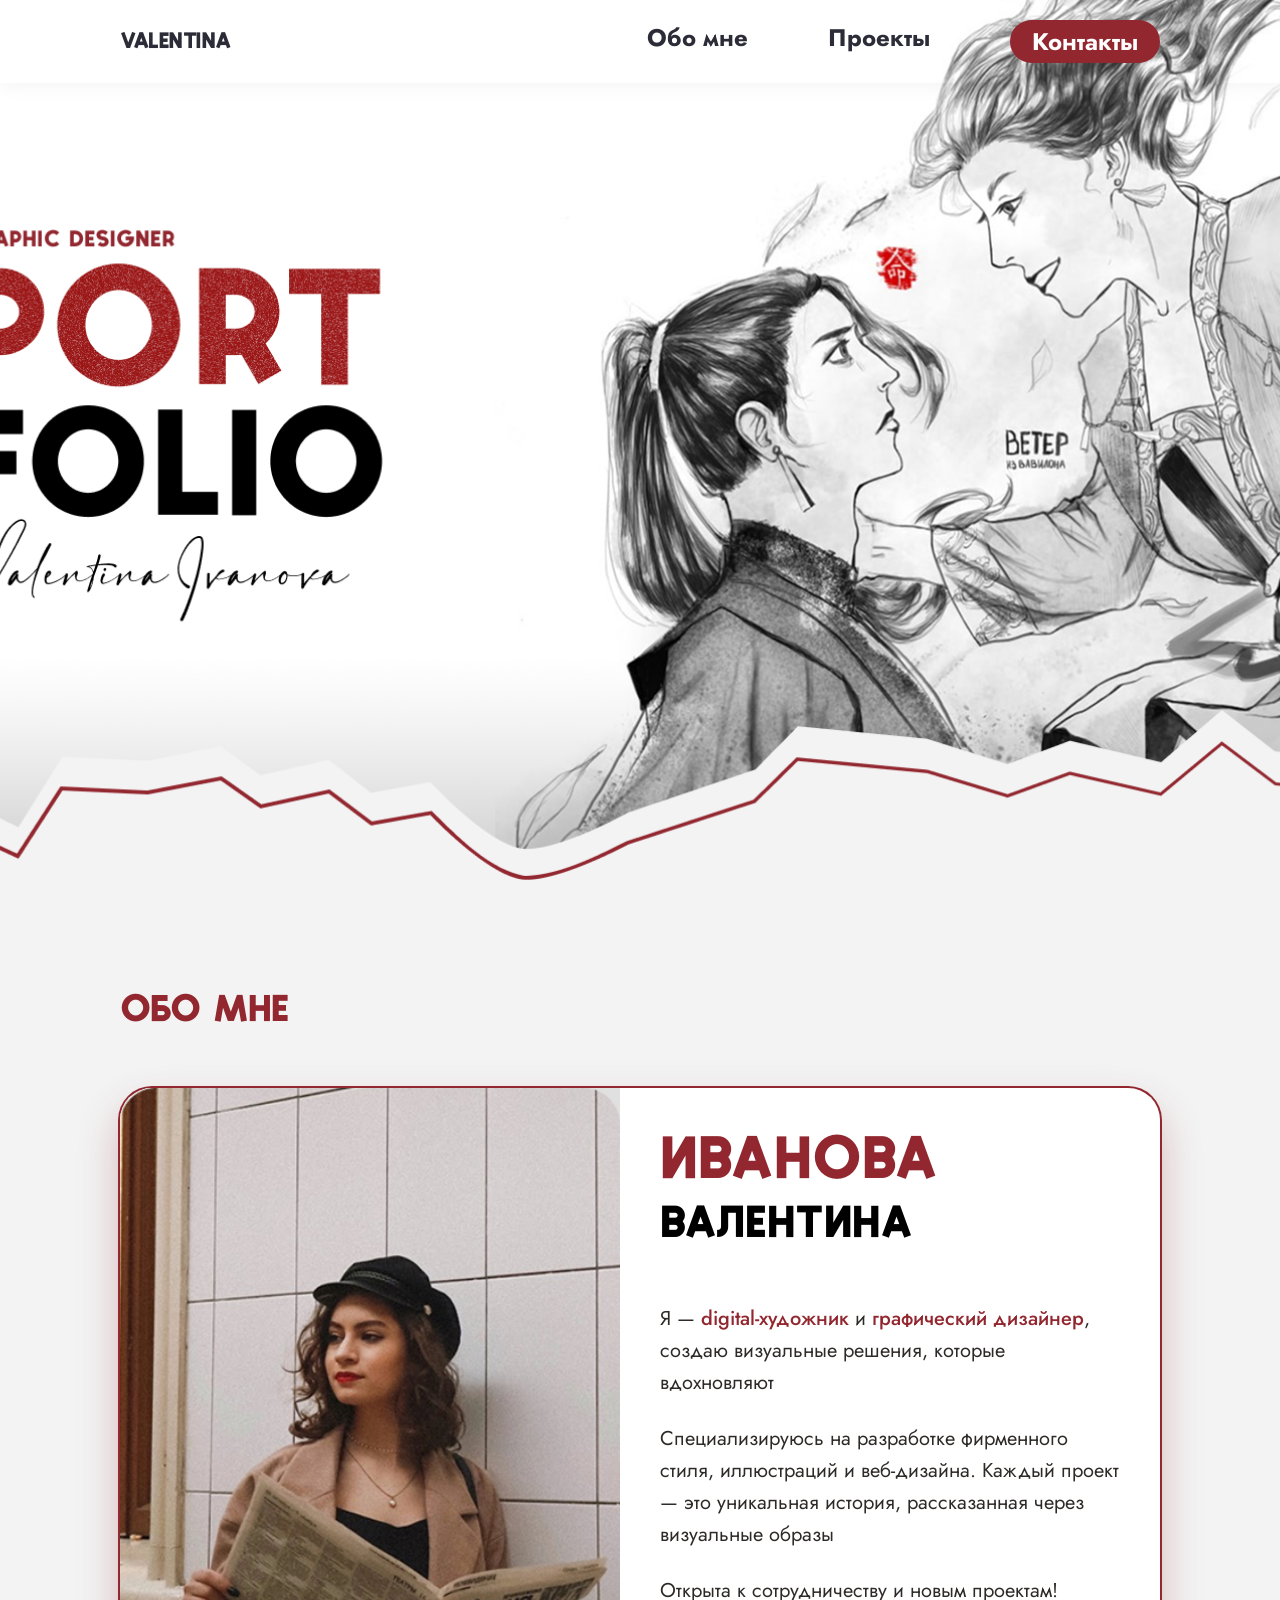
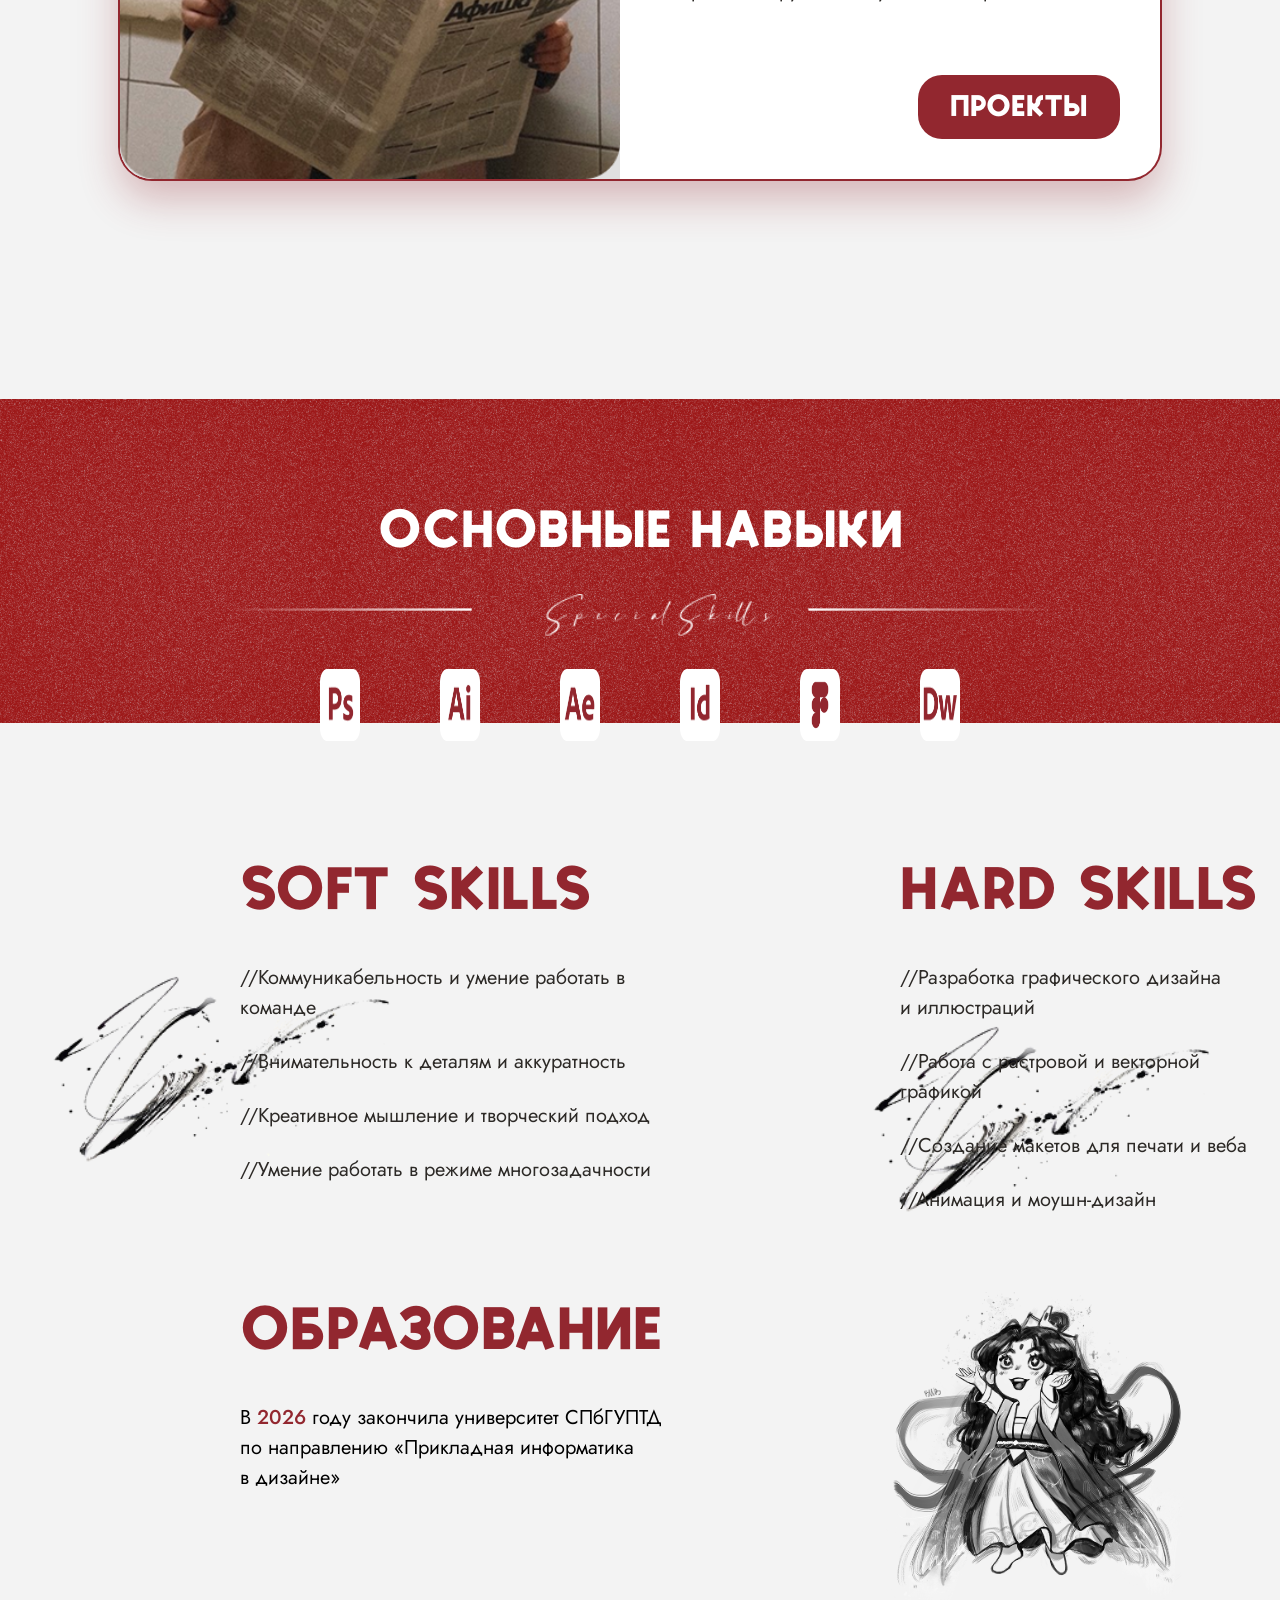
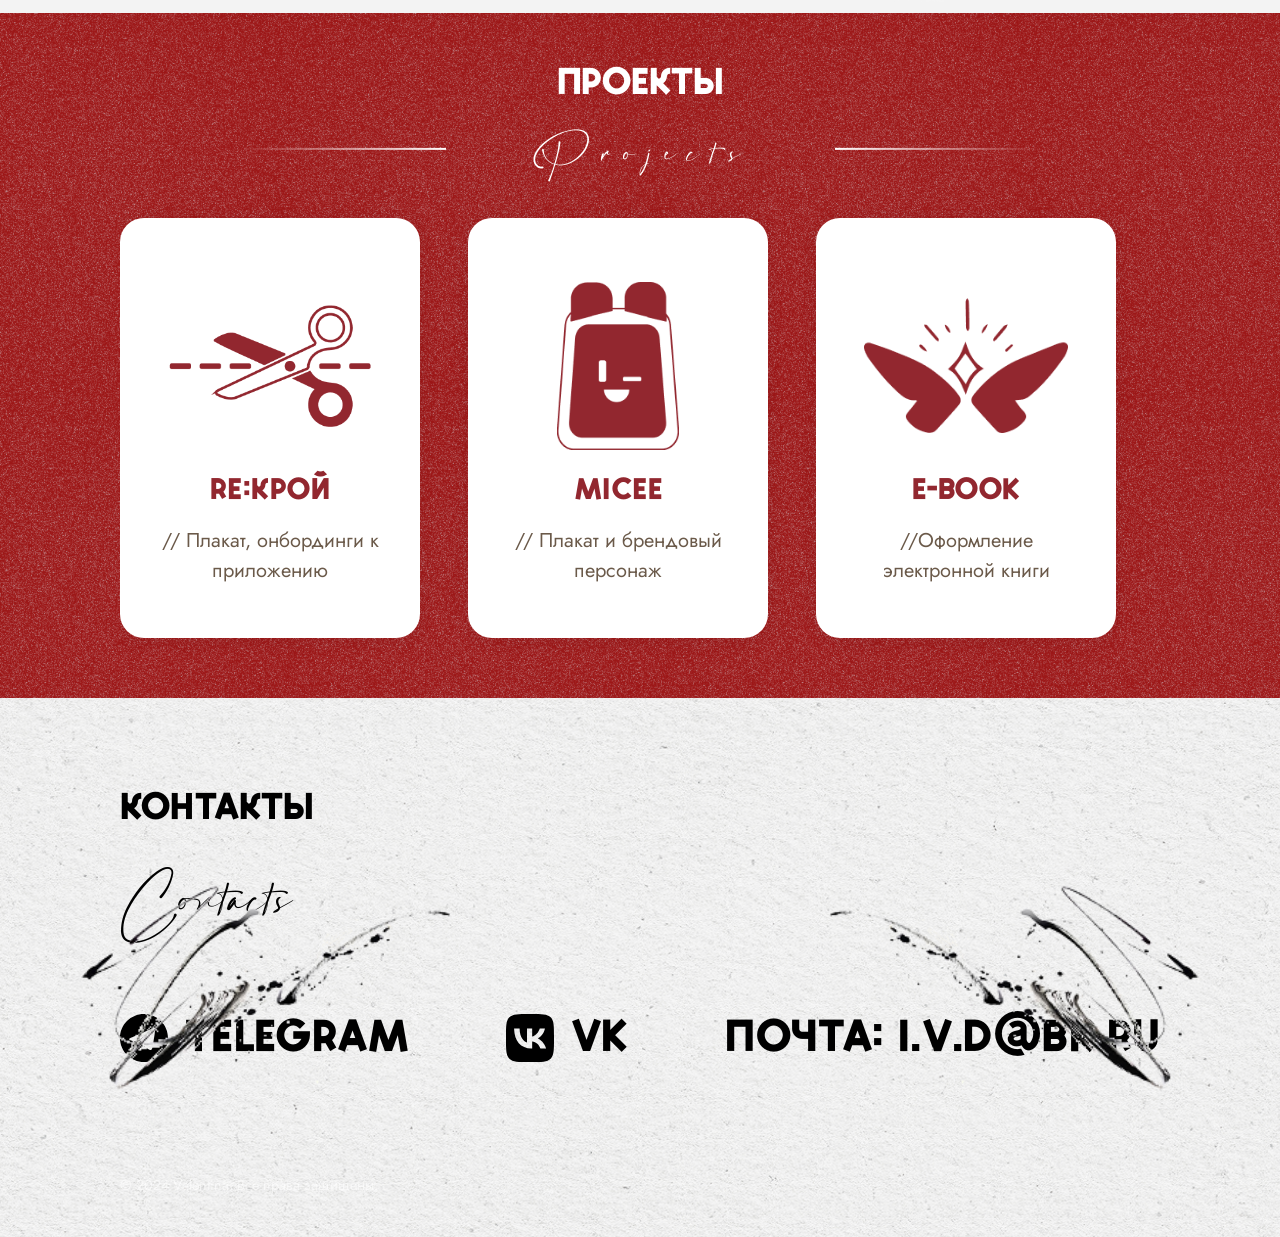
==== commit 80580bcd: "UI updates: header buttons, gallery hover, new project pages, scroll-to-top styling" ====
--- a/index.html
+++ b/index.html
@@ -7,14 +7,15 @@
     <link rel="preconnect" href="https://fonts.googleapis.com">
     <link rel="preconnect" href="https://fonts.gstatic.com" crossorigin>
     <link href="https://fonts.googleapis.com/css2?family=Jost:wght@300;400;500;600;700&display=swap" rel="stylesheet">
-    <link rel="stylesheet" href="style.css?v=26">
+    <link rel="stylesheet" href="style.css?v=146">
+    <script src="script.js?v=146" defer></script>
 </head>
 <body>
 
 <header class="header">
     <div class="container header-container">
         <nav class="nav">
-            <a href="#home" class="logo">Valentina</a>
+            <a href="index.html" class="logo">Valentina</a>
 
             <button class="menu-toggle" aria-label="Открыть меню">
                 <span></span>
@@ -38,7 +39,7 @@
     <section id="about" class="about-section">
         <div class="container">
             <h1 class="about-title">ОБО МНЕ</h1>
-            
+
             <div class="about-block">
                 <div class="about-photo">
                     <img src="img_valentina.png" alt="Валентина">
@@ -47,23 +48,21 @@
                     <div class="author-name">
                         <span class="name-last">Иванова</span>
                         <span class="name-first">Валентина</span>
+                        <img src="брызг.png" alt="" class="about-splash">
                     </div>
 
                     <div class="about-text">
                         <p class="lead-paragraph">
-                            Я — digital-художник и графический дизайнер, создаю
-                            растровые и векторные иллюстрации для цифровых и
-                            печатных проектов. В своих работах уделяю особое
-                            внимание атмосфере изображения и эмоциональной
-                            выразительности.
+                            Я — <span class="highlight-text">digital-художник</span> и <span class="highlight-text">графический дизайнер</span>, создаю
+                            визуальные решения, которые вдохновляют
                         </p>
                         <p>
-                            Интересуюсь разработкой визуальных концепций,
-                            книжной иллюстрацией и созданием авторских
-                            художественных проектов.
+                            Специализируюсь на разработке фирменного стиля, иллюстраций
+                            и веб-дизайна. Каждый проект — это уникальная история,
+                            рассказанная через визуальные образы
                         </p>
                         <p class="collab-text">
-                            Открыта к сотрудничеству и интересным проектам
+                            Открыта к сотрудничеству и новым проектам!
                         </p>
                     </div>
 
@@ -76,70 +75,78 @@
     </section>
     
     <section class="about-texture-section">
-        <div class="about-bg-texture">
-            <img src="фон с текстурой_1.png" alt="Текстура фона">
-            <h2 class="skills-title">ОСНОВНЫЕ НАВЫКИ</h2>
-            <div class="special-skills-image">
-                <img src="Special Skills.png" alt="Special Skills">
-            </div>
-            <div class="skills-icons">
-                <div class="skill-item">
-                    <img src="Photoshop.png" alt="Photoshop">
-                    <span class="skill-percent">90%</span>
-                </div>
-                <div class="skill-item">
-                    <img src="Illustrator.png" alt="Illustrator">
-                    <span class="skill-percent">85%</span>
-                </div>
-                <div class="skill-item">
-                    <img src="After Effects.png" alt="After Effects">
-                    <span class="skill-percent">75%</span>
-                </div>
-                <div class="skill-item">
-                    <img src="InDesign.png" alt="InDesign">
-                    <span class="skill-percent">60%</span>
-                </div>
-                <div class="skill-item">
-                    <img src="Figma.png" alt="Figma">
-                    <span class="skill-percent">70%</span>
-                </div>
-                <div class="skill-item">
-                    <img src="Dreamweaver.png" alt="Dreamweaver">
-                    <span class="skill-percent">50%</span>
+        <div class="skills-wrapper">
+            <div class="skills-bg-texture">
+                <img src="фон с текстурой_1.png" alt="Текстура фона">
+            </div>
+            <div class="skills-content">
+                <h2 class="skills-title">ОСНОВНЫЕ НАВЫКИ</h2>
+                <div class="special-skills-image">
+                    <img src="Special Skills.png" alt="Special Skills">
+                </div>
+                <div class="skills-icons">
+                    <div class="skill-item">
+                        <img src="Photoshop.png" alt="Photoshop">
+                        <span class="skill-percent">90%</span>
+                    </div>
+                    <div class="skill-item">
+                        <img src="Illustrator.png" alt="Illustrator">
+                        <span class="skill-percent">85%</span>
+                    </div>
+                    <div class="skill-item">
+                        <img src="After Effects.png" alt="After Effects">
+                        <span class="skill-percent">75%</span>
+                    </div>
+                    <div class="skill-item">
+                        <img src="InDesign.png" alt="InDesign">
+                        <span class="skill-percent">60%</span>
+                    </div>
+                    <div class="skill-item">
+                        <img src="Figma.png" alt="Figma">
+                        <span class="skill-percent">70%</span>
+                    </div>
+                    <div class="skill-item">
+                        <img src="Dreamweaver.png" alt="Dreamweaver">
+                        <span class="skill-percent">50%</span>
+                    </div>
                 </div>
             </div>
         </div>
     </section>
     
     <section class="skills-columns-section">
+        <img src="брызг.png" alt="" class="skills-splash skills-splash-left">
+        <img src="брызг.png" alt="" class="skills-splash skills-splash-right">
         <div class="container">
-            <div class="skills-columns">
-                <div class="skills-column soft-skills">
-                    <h3 class="column-title">SOFT SKILLS</h3>
-                    <ul class="skills-list">
-                        <li>Коммуникабельность и умение работать в команде</li>
-                        <li>Внимательность к деталям и аккуратность</li>
-                        <li>Креативное мышление и творческий подход</li>
-                        <li>Умение работать в режиме многозадачности</li>
-                    </ul>
-                    <div class="education-block">
-                        <h3 class="education-title">ОБРАЗОВАНИЕ</h3>
-                        <div class="chibi-image-edu">
-                            <img src="чибик.png" alt="Chibi">
+            <div class="skills-columns-wrapper">
+                <div class="skills-columns">
+                    <div class="skills-column soft-skills">
+                        <h3 class="column-title">SOFT SKILLS</h3>
+                        <ul class="skills-list">
+                            <li>//Коммуникабельность и умение работать в команде</li>
+                            <li>//Внимательность к деталям и аккуратность</li>
+                            <li>//Креативное мышление и творческий подход</li>
+                            <li>//Умение работать в режиме многозадачности</li>
+                        </ul>
+                        <div class="education-block">
+                            <h3 class="education-title">ОБРАЗОВАНИЕ</h3>
+                            <div class="chibi-image-edu">
+                                <img src="чибик.png" alt="Chibi">
+                            </div>
+                            <p class="education-text">
+                                В&nbsp;<span class="education-year">2026</span> году закончила университет СПбГУПТД по&nbsp;направлению «Прикладная информатика в&nbsp;дизайне»
+                            </p>
                         </div>
-                        <p class="education-text">
-                            В 2026 году закончила университет СПбГУПТД по направлению "Прикладная информатика в дизайне"
-                        </p>
-                    </div>
-                </div>
-                <div class="skills-column hard-skills">
-                    <h3 class="column-title">HARD SKILLS</h3>
-                    <ul class="skills-list">
-                        <li>Разработка графического дизайна и иллюстраций</li>
-                        <li>Работа с растровой и векторной графикой</li>
-                        <li>Создание макетов для печати и веба</li>
-                        <li>Анимация и моушн-дизайн</li>
-                    </ul>
+                    </div>
+                    <div class="skills-column hard-skills">
+                        <h3 class="column-title">HARD SKILLS</h3>
+                        <ul class="skills-list">
+                            <li>//Разработка графического дизайна и&nbsp;иллюстраций</li>
+                            <li>//Работа с&nbsp;растровой и&nbsp;векторной графикой</li>
+                            <li>//Создание макетов для печати и&nbsp;веба</li>
+                            <li>//Анимация и&nbsp;моушн-дизайн</li>
+                        </ul>
+                    </div>
                 </div>
             </div>
         </div>
@@ -162,34 +169,32 @@
 
             <div class="projects-carousel">
                 <div class="carousel-track">
+                    <a href="project-page-2.html" class="project-card-link">
+                        <article class="project-card">
+                            <div class="project-image">
+                                <img src="ножницы.png" alt="Re:Крой">
+                            </div>
+                            <div class="project-info">
+                                <h3 class="project-name">Re:Крой</h3>
+                                <p class="project-desc">// Плакат, онбординги&nbsp;к приложению</p>
+                            </div>
+                        </article>
+                    </a>
+                    <a href="project-page-3.html" class="project-card-link">
+                        <article class="project-card">
+                            <div class="project-image">
+                                <img src="робот.png" alt="MiceE">
+                            </div>
+                            <div class="project-info">
+                                <h3 class="project-name">MiceE</h3>
+                                <p class="project-desc">// Плакат и брендовый персонаж</p>
+                            </div>
+                        </article>
+                    </a>
                     <a href="project-page.html" class="project-card-link">
                         <article class="project-card">
                             <div class="project-image">
-                                <img src="ножницы.png" alt="Ножницы">
-                            </div>
-                            <div class="project-info">
-                                <h3 class="project-name">Re:Крой</h3>
-                                <p class="project-desc">// Плакат, онбординги
-к приложению</p>
-                            </div>
-                        </article>
-                    </a>
-                    <a href="project-page.html" class="project-card-link">
-                        <article class="project-card">
-                            <div class="project-image">
-                                <img src="робот.png" alt="Робот">
-                            </div>
-                            <div class="project-info">
-                                <h3 class="project-name">MiceE</h3>
-                                <p class="project-desc">// Плакат, онбординги
-к приложению</p>
-                            </div>
-                        </article>
-                    </a>
-                    <a href="project-page.html" class="project-card-link">
-                        <article class="project-card">
-                            <div class="project-image">
-                                <img src="бабочка.png" alt="Бабочка">
+                                <img src="бабочка.png" alt="E-Book">
                             </div>
                             <div class="project-info">
                                 <h3 class="project-name">E-Book</h3>
@@ -197,10 +202,10 @@
                             </div>
                         </article>
                     </a>
-                    <a href="project-page.html" class="project-card-link">
-                        <article class="project-card">
-                            <div class="project-image">
-                                <img src="ножницы.png" alt="Ножницы">
+                    <a href="project-page-4.html" class="project-card-link">
+                        <article class="project-card">
+                            <div class="project-image">
+                                <img src="ФОТО.png" alt="Escapism">
                             </div>
                             <div class="project-info">
                                 <h3 class="project-name">Escapism</h3>
@@ -208,168 +213,106 @@
                             </div>
                         </article>
                     </a>
+                    <a href="project-page-5.html" class="project-card-link">
+                        <article class="project-card">
+                            <div class="project-image">
+                                <img src="СИМФОНИЯ.png" alt="Труженики тыла">
+                            </div>
+                            <div class="project-info">
+                                <h3 class="project-name"><span class="word-gap">Труженики</span><span class="word-gap">тыла</span></h3>
+                                <p class="project-desc">// Плакат на выставку</p>
+                            </div>
+                        </article>
+                    </a>
+                    <!-- Дубликаты для бесконечной прокрутки -->
+                    <a href="project-page-2.html" class="project-card-link">
+                        <article class="project-card">
+                            <div class="project-image">
+                                <img src="ножницы.png" alt="Re:Крой">
+                            </div>
+                            <div class="project-info">
+                                <h3 class="project-name">Re:Крой</h3>
+                                <p class="project-desc">// Плакат, онбординги&nbsp;к приложению</p>
+                            </div>
+                        </article>
+                    </a>
+                    <a href="project-page-3.html" class="project-card-link">
+                        <article class="project-card">
+                            <div class="project-image">
+                                <img src="робот.png" alt="MiceE">
+                            </div>
+                            <div class="project-info">
+                                <h3 class="project-name">MiceE</h3>
+                                <p class="project-desc">// Плакат, онбординги&nbsp;к приложению</p>
+                            </div>
+                        </article>
+                    </a>
                     <a href="project-page.html" class="project-card-link">
                         <article class="project-card">
                             <div class="project-image">
-                                <img src="ножницы.png" alt="Ножницы">
-                            </div>
-                            <div class="project-info">
-                                <h3 class="project-name">Название проекта 5</h3>
-                                <p class="project-desc">Описание проекта</p>
-                            </div>
-                        </article>
-                    </a>
-                    <a href="project-page.html" class="project-card-link">
-                        <article class="project-card">
-                            <div class="project-image">
-                                <img src="ножницы.png" alt="Ножницы">
-                            </div>
-                            <div class="project-info">
-                                <h3 class="project-name">Название проекта 6</h3>
-                                <p class="project-desc">Описание проекта</p>
-                            </div>
-                        </article>
-                    </a>
-                    <a href="project-page.html" class="project-card-link">
-                        <article class="project-card">
-                            <div class="project-image">
-                                <img src="небожители1.png" alt="Небожители 1">
-                            </div>
-                            <div class="project-info">
-                                <h3 class="project-name">Небожители 1</h3>
-                                <p class="project-desc">// Описание проекта</p>
-                            </div>
-                        </article>
-                    </a>
-                    <a href="project-page.html" class="project-card-link">
-                        <article class="project-card">
-                            <div class="project-image">
-                                <img src="небожители2.png" alt="Небожители 2">
-                            </div>
-                            <div class="project-info">
-                                <h3 class="project-name">Небожители 2</h3>
-                                <p class="project-desc">// Описание проекта</p>
-                            </div>
-                        </article>
-                    </a>
-                    <!-- Дубликат для бесконечной прокрутки -->
-                    <a href="project-page.html" class="project-card-link">
-                        <article class="project-card">
-                            <div class="project-image">
-                                <img src="ножницы.png" alt="Ножницы">
-                            </div>
-                            <div class="project-info">
-                                <h3 class="project-name">Название проекта 1</h3>
-                                <p class="project-desc">Описание проекта</p>
-                            </div>
-                        </article>
-                    </a>
-                    <a href="project-page.html" class="project-card-link">
-                        <article class="project-card">
-                            <div class="project-image">
-                                <img src="ножницы.png" alt="Ножницы">
-                            </div>
-                            <div class="project-info">
-                                <h3 class="project-name">Название проекта 2</h3>
-                                <p class="project-desc">Описание проекта</p>
-                            </div>
-                        </article>
-                    </a>
-                    <a href="project-page.html" class="project-card-link">
-                        <article class="project-card">
-                            <div class="project-image">
-                                <img src="ножницы.png" alt="Ножницы">
-                            </div>
-                            <div class="project-info">
-                                <h3 class="project-name">Название проекта 3</h3>
-                                <p class="project-desc">Описание проекта</p>
-                            </div>
-                        </article>
-                    </a>
-                    <a href="project-page.html" class="project-card-link">
-                        <article class="project-card">
-                            <div class="project-image">
-                                <img src="ножницы.png" alt="Ножницы">
-                            </div>
-                            <div class="project-info">
-                                <h3 class="project-name">Название проекта 4</h3>
-                                <p class="project-desc">Описание проекта</p>
-                            </div>
-                        </article>
-                    </a>
-                    <a href="project-page.html" class="project-card-link">
-                        <article class="project-card">
-                            <div class="project-image">
-                                <img src="ножницы.png" alt="Ножницы">
-                            </div>
-                            <div class="project-info">
-                                <h3 class="project-name">Название проекта 5</h3>
-                                <p class="project-desc">Описание проекта</p>
-                            </div>
-                        </article>
-                    </a>
-                    <a href="project-page.html" class="project-card-link">
-                        <article class="project-card">
-                            <div class="project-image">
-                                <img src="ножницы.png" alt="Ножницы">
-                            </div>
-                            <div class="project-info">
-                                <h3 class="project-name">Название проекта 6</h3>
-                                <p class="project-desc">Описание проекта</p>
-                            </div>
-                        </article>
-                    </a>
-                    <!-- Дубликаты для бесконечной прокрутки -->
-                    <a href="project-page.html" class="project-card-link">
-                        <article class="project-card">
-                            <div class="project-image">
-                                <img src="ножницы.png" alt="Ножницы">
-                            </div>
-                            <div class="project-info">
-                                <h3 class="project-name">Re:Крой</h3>
-                                <p class="project-desc">// Плакат, онбординги
-к приложению</p>
-                            </div>
-                        </article>
-                    </a>
-                    <a href="project-page.html" class="project-card-link">
-                        <article class="project-card">
-                            <div class="project-image">
-                                <img src="робот.png" alt="Робот">
-                            </div>
-                            <div class="project-info">
-                                <h3 class="project-name">MiceE</h3>
-                                <p class="project-desc">// Плакат, онбординги
-к приложению</p>
-                            </div>
-                        </article>
-                    </a>
-                </div>
-            </div>
-        </div>
-    </section>
-
-    <section id="contacts" class="contacts-section">
-        <div class="container">
-            <h2 class="contacts-title">КОНТАКТЫ</h2>
-            
-            <div class="contacts-content">
-                <p class="contacts-text">Готовы обсудить проект? Напишите мне!</p>
-                <a href="mailto:valentina@example.com" class="contact-email">valentina@example.com</a>
-                
-                <div class="social-links">
-                    <a href="#" class="social-link">Telegram</a>
-                    <a href="#" class="social-link">Behance</a>
-                    <a href="#" class="social-link">Instagram</a>
-                </div>
-            </div>
-            
-            <div class="contacts-footer">
-                <p class="copyright">&copy; 2024 Valentina. Все права защищены.</p>
-            </div>
-        </div>
-    </section>
+                                <img src="бабочка.png" alt="E-Book">
+                            </div>
+                            <div class="project-info">
+                                <h3 class="project-name">E-Book</h3>
+                                <p class="project-desc">//Оформление электронной книги</p>
+                            </div>
+                        </article>
+                    </a>
+                    <a href="project-page-5.html" class="project-card-link">
+                        <article class="project-card">
+                            <div class="project-image">
+                                <img src="СИМФОНИЯ.png" alt="Труженики тыла">
+                            </div>
+                            <div class="project-info">
+                                <h3 class="project-name"><span class="word-gap">Труженики</span><span class="word-gap">тыла</span></h3>
+                                <p class="project-desc">// Плакат на выставку</p>
+                            </div>
+                        </article>
+                    </a>
+                    <a href="project-page-4.html" class="project-card-link">
+                        <article class="project-card">
+                            <div class="project-image">
+                                <img src="ФОТО.png" alt="Escapism">
+                            </div>
+                            <div class="project-info">
+                                <h3 class="project-name">Escapism</h3>
+                                <p class="project-desc">// Фотокнига</p>
+                            </div>
+                        </article>
+                    </a>
+                </div>
+            </div>
+        </div>
+    </section>
+
 </main>
+
+<section id="contacts" class="contacts-section">
+    <img src="брызг.png" alt="" class="contacts-splash contacts-splash-right">
+    <img src="брызг.png" alt="" class="contacts-splash contacts-splash-left">
+    <div class="container">
+        <h2 class="contacts-title">КОНТАКТЫ</h2>
+        <p class="contacts-subtitle">Contacts</p>
+
+        <div class="contacts-links-row">
+            <a href="https://t.me/windfromvavilon" class="contact-link telegram-link">
+                <img src="telegram.svg" alt="" class="contact-icon-svg">
+                Telegram
+            </a>
+            <a href="https://vk.com/vallusha5601" class="contact-link vk-link">
+                <img src="vk.svg" alt="" class="contact-icon-svg">
+                VK
+            </a>
+            <a href="mailto:i.v.d@bk.ru" class="contact-link email-link">
+                Почта: i.v.d@bk.ru
+            </a>
+        </div>
+
+        <div class="contacts-footer">
+            <p class="copyright">&copy; 2024 Valentina. Все права защищены.</p>
+        </div>
+    </div>
+</section>
 
 <button class="scroll-to-top" id="scrollToTop" aria-label="Наверх">
     <svg width="24" height="24" viewBox="0 0 24 24" fill="none" xmlns="http://www.w3.org/2000/svg">
@@ -377,6 +320,24 @@
     </svg>
 </button>
 
-<script src="script.js"></script>
+<div class="lightbox" id="lightbox">
+    <button class="lightbox-close" aria-label="Закрыть">
+        <svg width="40" height="40" viewBox="0 0 40 40" fill="none" xmlns="http://www.w3.org/2000/svg">
+            <path d="M30 10L10 30M10 10L30 30" stroke="currentColor" stroke-width="3" stroke-linecap="round" stroke-linejoin="round"/>
+        </svg>
+    </button>
+    <button class="lightbox-nav lightbox-prev" aria-label="Предыдущее изображение">
+        <svg width="40" height="40" viewBox="0 0 40 40" fill="none" xmlns="http://www.w3.org/2000/svg">
+            <path d="M24 30L14 20L24 10" stroke="currentColor" stroke-width="3" stroke-linecap="round" stroke-linejoin="round"/>
+        </svg>
+    </button>
+    <button class="lightbox-nav lightbox-next" aria-label="Следующее изображение">
+        <svg width="40" height="40" viewBox="0 0 40 40" fill="none" xmlns="http://www.w3.org/2000/svg">
+            <path d="M16 30L26 20L16 10" stroke="currentColor" stroke-width="3" stroke-linecap="round" stroke-linejoin="round"/>
+        </svg>
+    </button>
+    <img src="" alt="" id="lightbox-img">
+</div>
+
 </body>
-</html>
+</html>
--- a/style.css
+++ b/style.css
@@ -1,3 +1,11 @@
+@font-face {
+    font-family: "mr_HamiltoneG";
+    src: url("mr_HamiltoneG Rus Regular/mr_HamiltoneG Rus Regular.otf") format("opentype");
+    font-weight: 400;
+    font-style: normal;
+    font-display: swap;
+}
+
 /* ========================================
    FONT FACE - LOCAL FONTS
 ======================================== */
@@ -59,6 +67,14 @@
     box-sizing: border-box;
 }
 
+body {
+    font-family: "Jost", sans-serif;
+    background-color: var(--color-bg);
+    color: var(--color-text);
+    line-height: 1.5;
+    overflow-x: hidden;
+}
+
 img {
     max-width: 100%;
     height: auto;
@@ -191,7 +207,7 @@
 }
 
 .menu a.btn-contacts:hover {
-    background: #b8333c !important;
+    background: #000000 !important;
     transform: translateY(-2px);
 }
 
@@ -224,6 +240,7 @@
     height: 2px;
     background: var(--color-accent);
     transition: width 0.2s ease;
+    display: none;
 }
 
 .menu a:hover {
@@ -231,7 +248,7 @@
 }
 
 .menu a:hover::after {
-    width: 100%;
+    width: 0;
 }
 
 /* Menu Toggle (Mobile) */
@@ -294,6 +311,102 @@
     background: var(--color-bg);
 }
 
+.about-wrapper {
+    display: flex;
+    flex-direction: column;
+    align-items: flex-start;
+}
+
+/* Масштабирование на экранах >1920px */
+@media (min-width: 1921px) {
+    .about-wrapper {
+        padding-left: clamp(0px, 5vw, 200px);
+    }
+}
+
+.about-title {
+    font-size: 72px;
+    font-weight: 400;
+    letter-spacing: -0.02em;
+    margin-bottom: 48px;
+    color: #92272F;
+    text-align: left;
+    font-family: "Patsy Sans", sans-serif;
+}
+
+@media (max-width: 1440px) {
+    .about-title {
+        font-size: 56px;
+    }
+}
+
+@media (max-width: 1200px) {
+    .about-title {
+        font-size: 48px;
+    }
+}
+
+@media (max-width: 900px) {
+    .about-title {
+        font-size: 40px;
+    }
+}
+
+@media (max-width: 640px) {
+    .about-title {
+        font-size: 32px;
+        margin-bottom: 24px;
+    }
+}
+
+/* Масштабирование на экранах >1920px */
+@media (min-width: 1921px) {
+    .about-title {
+        font-size: clamp(72px, 3.75vw, 130px);
+        margin-bottom: clamp(48px, 2.5vw, 90px);
+    }
+}
+
+.about-block {
+    width: 1600px;
+    max-width: 100%;
+    background: white;
+    border-radius: 32px;
+    box-shadow: 0 0 0 2px #92272F, 0 20px 40px rgba(146, 39, 47, 0.3);
+    display: flex;
+}
+
+@media (max-width: 1440px) {
+    .about-block {
+        width: 1200px;
+    }
+}
+
+@media (max-width: 1200px) {
+    .about-block {
+        width: 100%;
+    }
+}
+
+@media (max-width: 640px) {
+    .about-block {
+        width: 100%;
+        flex-direction: column;
+    }
+}
+
+/* Масштабирование на экранах >1920px */
+@media (min-width: 1921px) {
+    .about-block {
+        width: clamp(1600px, 83.333vw, 3000px);
+        border-radius: clamp(32px, 1.667vw, 60px);
+    }
+}
+
+
+/* ========================================
+   ОСНОВНЫЕ НАВЫКИ SECTION
+======================================== */
 .about-texture-section {
     padding: 0 0 var(--spacing-xl);
     background: var(--color-bg);
@@ -301,100 +414,36 @@
     max-width: 100%;
 }
 
-.about-title {
-    font-size: 72px;
-    font-weight: 400;
-    letter-spacing: -0.02em;
-    margin-bottom: var(--spacing-lg);
-    color: #92272F;
-    text-align: left;
-    margin-left: 115px;
-    font-family: "Patsy Sans", sans-serif;
-}
-
-@media (max-width: 1440px) {
-    .about-title {
-        font-size: 56px;
-        margin-left: 60px;
-    }
-}
-
-@media (max-width: 1200px) {
-    .about-title {
-        font-size: 48px;
-        margin-left: 40px;
-    }
-}
-
-@media (max-width: 900px) {
-    .about-title {
-        font-size: 40px;
-        margin-left: 20px;
-    }
-}
-
-@media (max-width: 640px) {
-    .about-title {
-        font-size: 32px;
-        margin-left: 16px;
-        margin-bottom: 24px;
-    }
-}
-
-.about-block {
-    width: 1117px;
-    height: 608px;
-    background: white;
-    border-radius: 32px;
-    box-shadow: 0 0 0 2px #92272F, 0 20px 40px rgba(146, 39, 47, 0.3);
-    display: flex;
-    margin-left: 115px;
-}
-
-@media (max-width: 1440px) {
-    .about-block {
-        width: 900px;
-        margin-left: 60px;
-    }
-}
-
-@media (max-width: 1200px) {
-    .about-block {
-        width: 100%;
-        margin-left: 40px;
-        margin-right: 40px;
-    }
-}
-
-@media (max-width: 900px) {
-    .about-block {
-        margin-left: 20px;
-        margin-right: 20px;
-    }
-}
-
-@media (max-width: 640px) {
-    .about-block {
-        width: 100%;
-        height: auto;
-        flex-direction: column;
-        margin-left: 16px;
-        margin-right: 16px;
-    }
-}
-
-.about-bg-texture {
+.skills-wrapper {
+    position: relative;
     width: 100%;
-    margin: 0 auto;
+    max-width: 100%;
     margin-top: 180px;
+}
+
+.skills-bg-texture {
+    width: 100vw;
+    margin-left: -50vw;
     position: relative;
-    max-width: 1920px;
-}
-
-.about-bg-texture img {
-    width: 100%;
+    left: 50%;
+    z-index: 0;
+    pointer-events: none;
+}
+
+.skills-bg-texture img {
+    width: 100vw;
     height: auto;
     display: block;
+}
+
+.skills-content {
+    position: absolute;
+    top: 0;
+    left: 50%;
+    transform: translateX(-50%);
+    width: 100%;
+    max-width: 1920px;
+    z-index: 1;
 }
 
 .skills-title {
@@ -434,34 +483,89 @@
     }
 }
 
+/* Масштабирование на экранах >1920px */
+@media (min-width: 1921px) {
+    .skills-title {
+        font-size: clamp(64px, 3.333vw, 120px);
+        top: clamp(104px, 5.417vw, 200px);
+    }
+}
+
 .special-skills-image {
     position: absolute;
-    top: 192px;
+    top: 200px;
     left: 50%;
-    transform: translateX(-50%);
+    transform: translateX(-50%) scale(1.3);
 }
 
 @media (max-width: 1200px) {
     .special-skills-image {
-        top: 150px;
+        top: 160px;
+        transform: translateX(-50%) scale(1.3);
+    }
+
+    .skills-icons {
+        top: 230px;
     }
 }
 
 @media (max-width: 900px) {
     .special-skills-image {
-        top: 130px;
+        top: 140px;
+        transform: translateX(-50%) scale(1.3);
+    }
+
+    .skills-icons {
+        top: 210px;
+        gap: 16px;
     }
 }
 
 @media (max-width: 640px) {
     .special-skills-image {
-        top: 110px;
+        top: 120px;
         width: 100%;
         text-align: center;
+        transform: translateX(-50%) scale(1.3);
     }
 
     .special-skills-image img {
         max-width: 200px;
+    }
+
+    .skills-icons {
+        position: relative;
+        top: auto;
+        left: auto;
+        transform: none;
+        flex-wrap: wrap;
+        justify-content: center;
+        margin-top: 24px;
+        gap: 16px;
+    }
+
+    .skills-icons img {
+        height: 40px;
+    }
+}
+
+/* Масштабирование на экранах >1920px */
+@media (min-width: 1921px) {
+    .special-skills-image {
+        top: clamp(200px, 10.417vw, 370px);
+    }
+
+    .special-skills-image img {
+        max-width: clamp(520px, 27.083vw, 1040px);
+    }
+
+    .skills-icons {
+        top: clamp(270px, 14.063vw, 520px);
+        gap: clamp(24px, 1.25vw, 60px);
+    }
+
+    .skills-icons img {
+        height: clamp(72px, 3.75vw, 144px);
     }
 }
 
@@ -473,23 +577,23 @@
 
 .skills-icons {
     position: absolute;
-    top: 256px;
+    top: 270px;
     left: 50%;
     transform: translateX(-50%);
     display: flex;
-    gap: 24px;
+    gap: 80px;
     align-items: center;
 }
 
 @media (max-width: 1200px) {
     .skills-icons {
-        top: 220px;
+        top: 230px;
     }
 }
 
 @media (max-width: 900px) {
     .skills-icons {
-        top: 200px;
+        top: 210px;
         gap: 16px;
     }
 }
@@ -520,7 +624,7 @@
 
 .skills-icons img {
     display: block;
-    height: 60px;
+    height: 72px;
     width: auto;
     transition: transform 0.3s ease;
 }
@@ -553,6 +657,20 @@
     bottom: -32px;
 }
 
+/* Масштабирование на экранах >1920px */
+@media (min-width: 1921px) {
+    .skill-percent {
+        font-size: clamp(14px, 0.729vw, 28px);
+        padding: clamp(4px, 0.208vw, 10px) clamp(10px, 0.521vw, 20px);
+        border-radius: clamp(12px, 0.625vw, 24px);
+        bottom: clamp(-28px, -1.458vw, -55px);
+    }
+
+    .skill-item:hover .skill-percent {
+        bottom: clamp(-32px, -1.667vw, -60px);
+    }
+}
+
 /* ========================================
    SKILLS COLUMNS SECTION
 ======================================== */
@@ -560,13 +678,42 @@
     padding: 80px 0;
     background: var(--color-bg);
     width: 100%;
-}
-
-.skills-columns-section .container {
-    width: 100%;
-    max-width: 100%;
-    padding-left: 280px;
-    padding-right: 280px;
+    position: relative;
+}
+
+.skills-splash {
+    position: absolute;
+    top: 30px;
+    width: 480px;
+    height: auto;
+    z-index: 0;
+    pointer-events: none;
+}
+
+.skills-splash-left {
+    left: -20px;
+    right: auto;
+    transform: scaleX(-1);
+}
+
+.skills-splash-right {
+    right: 0;
+    left: auto;
+    top: 80px;
+    transform: scaleX(-1);
+}
+
+.skills-columns-wrapper {
+    position: relative;
+    z-index: 1;
+    transform: translateY(-40px);
+}
+
+/* Масштабирование на экранах >1920px */
+@media (min-width: 1921px) {
+    .skills-columns-wrapper {
+        max-width: clamp(1920px, 90vw, 3000px);
+    }
 }
 
 .skills-columns {
@@ -575,17 +722,24 @@
     gap: 220px;
 }
 
+/* Масштабирование на экранах >1920px */
+@media (min-width: 1921px) {
+    .skills-columns {
+        gap: clamp(220px, 11.458vw, 500px);
+    }
+}
+
 .skills-column {
     position: relative;
 }
 
 .soft-skills {
-    margin-left: 115px;
+    margin-left: 0;
 }
 
 .hard-skills {
     position: relative;
-    margin-right: 476px;
+    margin-right: 0;
 }
 
 .column-title {
@@ -597,6 +751,13 @@
     white-space: nowrap;
 }
 
+/* Масштабирование на экранах >1920px */
+@media (min-width: 1921px) {
+    .column-title {
+        font-size: clamp(64px, 3.333vw, 120px);
+    }
+}
+
 .skills-list {
     list-style: none;
     padding: 0;
@@ -613,6 +774,14 @@
     line-height: 1.5;
 }
 
+/* Масштабирование на экранах >1920px */
+@media (min-width: 1921px) {
+    .skills-list li {
+        font-size: clamp(20px, 1.042vw, 40px);
+        margin-bottom: clamp(24px, 1.25vw, 50px);
+    }
+}
+
 .skills-list li:last-child {
     margin-bottom: 0;
 }
@@ -621,6 +790,13 @@
     position: relative;
     margin-top: 98px;
     padding-left: 0;
+}
+
+/* Масштабирование на экранах >1920px */
+@media (min-width: 1921px) {
+    .education-block {
+        margin-top: clamp(98px, 5.104vw, 200px);
+    }
 }
 
 .education-title {
@@ -633,6 +809,14 @@
     margin: 0 0 24px 0;
 }
 
+/* Масштабирование на экранах >1920px */
+@media (min-width: 1921px) {
+    .education-title {
+        font-size: clamp(64px, 3.333vw, 120px);
+        margin-bottom: clamp(24px, 1.25vw, 50px);
+    }
+}
+
 .chibi-image {
     display: none;
 }
@@ -651,6 +835,17 @@
     display: block;
     max-width: 300px;
     height: auto;
+}
+
+/* Масштабирование на экранах >1920px */
+@media (min-width: 1921px) {
+    .chibi-image-edu {
+        left: clamp(644px, 33.542vw, 1200px);
+    }
+
+    .chibi-image-edu img {
+        max-width: clamp(300px, 15.625vw, 600px);
+    }
 }
 
 .education-text {
@@ -663,9 +858,23 @@
     margin-top: 24px;
 }
 
+.education-year {
+    color: #92272F;
+    font-weight: 500;
+}
+
+/* Масштабирование на экранах >1920px */
+@media (min-width: 1921px) {
+    .education-text {
+        font-size: clamp(20px, 1.042vw, 40px);
+        width: clamp(440px, 22.917vw, 900px);
+        margin-top: clamp(24px, 1.25vw, 50px);
+    }
+}
+
 .about-photo {
-    width: 440px;
-    height: 608px;
+    width: 500px;
+    min-height: 420px;
     background: #e0e0e0;
     border-radius: 32px 0 0 32px;
     overflow: hidden;
@@ -678,8 +887,17 @@
 @media (max-width: 640px) {
     .about-photo {
         width: 100%;
-        height: 400px;
+        min-height: 400px;
         border-radius: 32px 32px 0 0;
+    }
+}
+
+/* Масштабирование на экранах >1920px */
+@media (min-width: 1921px) {
+    .about-photo {
+        width: clamp(500px, 26.042vw, 950px);
+        min-height: clamp(420px, 21.875vw, 800px);
+        border-radius: clamp(32px, 1.667vw, 60px) 0 0 clamp(32px, 1.667vw, 60px);
     }
 }
 
@@ -692,137 +910,178 @@
 
 .about-info {
     flex: 1;
+    display: flex;
+    flex-direction: column;
+    padding: 48px 56px 48px 48px;
+    justify-content: space-between;
+    min-height: 420px;
     position: relative;
-    height: 608px;
+}
+
+@media (max-width: 1440px) {
+    .about-info {
+        padding: 40px 40px 40px 40px;
+    }
 }
 
 @media (max-width: 640px) {
     .about-info {
-        height: auto;
         padding: 32px 24px;
+        min-height: auto;
+    }
+}
+
+/* Масштабирование на экранах >1920px */
+@media (min-width: 1921px) {
+    .about-info {
+        padding: clamp(48px, 2.5vw, 90px) clamp(56px, 2.917vw, 100px) clamp(48px, 2.5vw, 90px) clamp(48px, 2.5vw, 90px);
+        min-height: clamp(420px, 21.875vw, 800px);
     }
 }
 
 .author-name {
-    position: relative;
-    top: 58px;
-    left: 0;
     display: flex;
     flex-direction: column;
-}
-
-@media (max-width: 1200px) {
-    .author-name {
-        top: 40px;
-    }
-}
-
-@media (max-width: 900px) {
-    .author-name {
-        top: 30px;
-    }
-}
-
-@media (max-width: 640px) {
-    .author-name {
-        top: 20px;
-    }
+    position: relative;
+    z-index: 1;
+}
+
+.about-splash {
+    position: absolute;
+    top: 50%;
+    right: 8420px;
+    transform: translateY(-50%) scaleX(-1);
+    width: 77800200264217px;
+    height: auto;
+    pointer-events: none;
 }
 
 .name-last {
-    font-size: 64px;
+    font-size: 80px;
     font-weight: 400;
     color: #92272F;
     line-height: 1;
-    margin-left: 365px;
     font-family: "Patsy Sans", sans-serif;
+}
+
+@media (max-width: 1440px) {
+    .name-last {
+        font-size: 64px;
+    }
 }
 
 @media (max-width: 1200px) {
     .name-last {
-        font-size: 48px;
-        margin-left: 280px;
+        font-size: 52px;
     }
 }
 
 @media (max-width: 900px) {
     .name-last {
-        font-size: 40px;
-        margin-left: 200px;
+        font-size: 44px;
     }
 }
 
 @media (max-width: 640px) {
     .name-last {
-        font-size: 32px;
-        margin-left: 0;
+        font-size: 36px;
+    }
+}
+
+/* Масштабирование на экранах >1920px */
+@media (min-width: 1921px) {
+    .name-last {
+        font-size: clamp(64px, 3.333vw, 120px);
     }
 }
 
 .name-first {
-    font-size: 48px;
+    font-size: 60px;
     font-weight: 400;
     color: #000000;
     line-height: 1;
-    margin-left: 320px;
-    margin-top: 12px;
+    margin-top: 10px;
     font-family: "Patsy Sans", sans-serif;
+}
+
+@media (max-width: 1440px) {
+    .name-first {
+        font-size: 48px;
+        margin-top: 8px;
+    }
 }
 
 @media (max-width: 1200px) {
     .name-first {
-        font-size: 40px;
-        margin-left: 240px;
+        font-size: 42px;
     }
 }
 
 @media (max-width: 900px) {
     .name-first {
-        font-size: 32px;
-        margin-left: 180px;
+        font-size: 34px;
     }
 }
 
 @media (max-width: 640px) {
     .name-first {
-        font-size: 28px;
-        margin-left: 0;
+        font-size: 30px;
         margin-top: 8px;
     }
 }
 
+/* Масштабирование на экранах >1920px */
+@media (min-width: 1921px) {
+    .name-first {
+        font-size: clamp(48px, 2.5vw, 85px);
+        margin-top: clamp(8px, 0.417vw, 15px);
+    }
+}
+
 .about-text {
-    position: absolute;
-    top: 246px;
-    left: 24px;
-    width: 555px;
     font-family: "Jost", sans-serif;
+    margin-top: 80px;
+}
+
+@media (max-width: 1440px) {
+    .about-text {
+        margin-top: 40px;
+    }
 }
 
 @media (max-width: 1200px) {
     .about-text {
-        top: 200px;
-        width: 450px;
-    }
-}
-
-@media (max-width: 900px) {
-    .about-text {
-        top: 180px;
-        width: 350px;
+        margin-top: 32px;
     }
 }
 
 @media (max-width: 640px) {
     .about-text {
-        position: static;
-        width: 100%;
-        margin-top: 24px;
+        margin-top: 28px;
+    }
+}
+
+/* Масштабирование на экранах >1920px */
+@media (min-width: 1921px) {
+    .about-text {
+        margin-top: clamp(64px, 3.333vw, 120px);
+    }
+
+    .about-text p {
+        font-size: clamp(20px, 1.042vw, 40px);
+    }
+
+    .lead-paragraph {
+        font-size: clamp(21px, 1.094vw, 42px);
+    }
+
+    .collab-text {
+        font-size: clamp(22px, 1.146vw, 44px);
     }
 }
 
 .about-text p {
-    font-size: 1rem;
+    font-size: 20px;
     line-height: 1.6;
     color: var(--color-text);
     margin-bottom: var(--spacing-md);
@@ -831,44 +1090,29 @@
 
 .lead-paragraph {
     font-weight: 400;
-    font-size: 1.05rem;
+}
+
+.highlight-text {
+    font-weight: 500;
+    color: #92272F;
 }
 
 .collab-text {
     font-weight: 400;
-    font-size: 1.1rem;
     color: var(--color-primary);
 }
 
 .about-footer-links {
-    position: absolute;
-    bottom: 40px;
-    left: 24px;
     display: flex;
     justify-content: flex-end;
-    width: 555px;
-    gap: var(--spacing-lg);
     align-items: center;
-}
-
-@media (max-width: 1200px) {
-    .about-footer-links {
-        width: 450px;
-    }
-}
-
-@media (max-width: 900px) {
-    .about-footer-links {
-        width: 350px;
-    }
+    margin-top: 28px;
 }
 
 @media (max-width: 640px) {
     .about-footer-links {
-        position: static;
-        width: 100%;
+        justify-content: flex-start;
         margin-top: 24px;
-        justify-content: flex-start;
     }
 
     .portfolio-link {
@@ -876,33 +1120,14 @@
     }
 }
 
-.chibi-image-edu {
-    position: absolute;
-    top: 0;
-    left: 644px;
-}
-
-@media (max-width: 1200px) {
-    .chibi-image-edu {
-        left: 500px;
-    }
-}
-
-@media (max-width: 900px) {
-    .chibi-image-edu {
-        left: 400px;
-    }
-}
-
-@media (max-width: 640px) {
-    .chibi-image-edu {
-        position: static;
-        margin: 24px auto;
-        text-align: center;
-    }
-
-    .chibi-image-edu img {
-        max-width: 150px;
+/* Масштабирование на экранах >1920px */
+@media (min-width: 1921px) {
+    .about-footer-links {
+        margin-top: clamp(28px, 1.458vw, 55px);
+    }
+
+    .portfolio-link {
+        font-size: clamp(32px, 1.667vw, 60px);
     }
 }
 
@@ -927,35 +1152,44 @@
 }
 
 .portfolio-link {
-    color: var(--color-primary);
-    border-bottom: 2px solid var(--color-accent);
-    padding-bottom: 4px;
+    color: white;
+    background: #92272F;
+    padding: 8px 32px;
+    border-radius: 24px;
     font-size: 32px;
     font-weight: 400;
     text-transform: uppercase;
     font-family: "Patsy Sans", sans-serif;
+    text-decoration: none;
+    display: inline-block;
+    transition: all 0.2s ease;
 }
 
 .portfolio-link:hover {
-    color: var(--color-accent);
-    border-bottom-color: var(--color-primary);
+    background: #000000;
+    transform: translateY(-2px);
 }
 
 /* ========================================
    PROJECT PAGE
 ======================================== */
 .project-hero {
-    padding: 120px 0 60px;
+    padding: 0;
     background: var(--color-bg);
+    opacity: 1 !important;
+    transform: none !important;
+    position: relative;
 }
 
 .project-hero-image {
     width: 100%;
-    height: 500px;
-    background: linear-gradient(135deg, #e8e8e8 0%, #d0d0d0 100%);
-    border-radius: 32px;
-    overflow: hidden;
     position: relative;
+}
+
+.project-hero-image img {
+    width: 100%;
+    height: auto;
+    display: block;
 }
 
 .project-hero-nav {
@@ -978,26 +1212,443 @@
     display: flex;
     align-items: center;
     justify-content: center;
-    color: var(--color-primary);
     transition: all 0.3s ease;
     pointer-events: auto;
     flex-shrink: 0;
+    overflow: hidden;
+}
+
+.hero-nav-arrow img {
+    width: 32px;
+    height: 32px;
+    filter: brightness(0);
+    transition: filter 0.3s ease;
 }
 
 .hero-nav-arrow:hover {
     background: white;
-    color: #92272F;
     transform: scale(1.1);
     box-shadow: 0 8px 24px rgba(0, 0, 0, 0.15);
 }
 
+.hero-nav-arrow:hover img {
+    filter: invert(18%) sepia(85%) saturate(1200%) hue-rotate(320deg);
+}
+
 .hero-nav-arrow:active {
     transform: scale(0.95);
 }
 
-.hero-nav-arrow svg {
-    width: 32px;
-    height: 32px;
+@media (max-width: 1440px) {
+    .hero-nav-arrow {
+        width: 56px;
+        height: 56px;
+    }
+
+    .hero-nav-arrow svg {
+        width: 28px;
+        height: 28px;
+    }
+}
+
+@media (max-width: 1200px) {
+    .hero-nav-arrow {
+        width: 52px;
+        height: 52px;
+    }
+
+    .hero-nav-arrow svg {
+        width: 26px;
+        height: 26px;
+    }
+}
+
+@media (max-width: 900px) {
+    .hero-nav-arrow {
+        width: 48px;
+        height: 48px;
+    }
+
+    .hero-nav-arrow svg {
+        width: 24px;
+        height: 24px;
+    }
+}
+
+@media (max-width: 640px) {
+    .hero-nav-arrow {
+        width: 40px;
+        height: 40px;
+    }
+
+    .hero-nav-arrow svg {
+        width: 20px;
+        height: 20px;
+    }
+}
+
+/* Масштабирование на экранах >1920px */
+@media (min-width: 1921px) {
+    .hero-nav-arrow {
+        width: clamp(64px, 3.333vw, 100px);
+        height: clamp(64px, 3.333vw, 100px);
+    }
+
+    .hero-nav-arrow svg {
+        width: clamp(32px, 1.667vw, 50px);
+        height: clamp(32px, 1.667vw, 50px);
+    }
+}
+
+.hero-nav-side {
+    display: none;
+}
+
+@media (max-width: 1440px) {
+    .project-hero-grid {
+        grid-template-columns: 60px 1fr 60px;
+    }
+}
+
+@media (max-width: 900px) {
+    .project-hero-grid {
+        grid-template-columns: 1fr;
+        position: relative;
+    }
+
+    .hero-nav-side {
+        position: absolute;
+        top: 50%;
+        transform: translateY(-50%);
+        z-index: 10;
+        padding: 0;
+    }
+
+    .hero-nav-side:first-child {
+        left: 16px;
+    }
+
+    .hero-nav-side:last-child {
+        right: 16px;
+    }
+}
+
+@media (max-width: 640px) {
+    .project-hero-grid {
+        grid-template-columns: 48px 1fr 48px;
+    }
+}
+
+.project-substrate {
+    margin-top: 40px;
+    width: 100%;
+}
+
+.substrate-container {
+    position: relative;
+    width: calc(var(--grid-column-width) * 10 + var(--grid-gutter) * 9);
+    margin: 0 auto;
+}
+
+/* Масштабирование на экранах >1920px */
+@media (min-width: 1921px) {
+    .substrate-container {
+        width: clamp(1035px, 53.906vw, 2000px);
+    }
+}
+
+.substrate-image {
+    width: 100%;
+    height: auto;
+    display: block;
+    object-fit: cover;
+}
+
+.substrate-content {
+    position: absolute;
+    top: 72px;
+    left: 116px;
+    width: 400px;
+}
+
+/* Масштабирование на экранах >1920px */
+@media (min-width: 1921px) {
+    .substrate-content {
+        top: clamp(72px, 3.75vw, 140px);
+        left: clamp(116px, 6.042vw, 220px);
+        width: clamp(400px, 20.833vw, 800px);
+    }
+}
+
+.substrate-title {
+    font-family: "Patsy Sans", sans-serif;
+    font-size: 48px;
+    font-weight: 400;
+    color: #92272F;
+    text-transform: uppercase;
+    margin: 0;
+    line-height: 1;
+}
+
+/* Масштабирование на экранах >1920px */
+@media (min-width: 1921px) {
+    .substrate-title {
+        font-size: clamp(48px, 2.5vw, 80px);
+    }
+}
+
+.substrate-text {
+    font-family: "Jost", sans-serif;
+    font-size: 20px;
+    font-weight: 400;
+    color: #000000;
+    text-align: left;
+    line-height: 1.5;
+    margin: 32px 0 56px 0;
+}
+
+/* Масштабирование на экранах >1920px */
+@media (min-width: 1921px) {
+    .substrate-text {
+        font-size: clamp(20px, 1.042vw, 40px);
+        margin-top: clamp(32px, 1.667vw, 60px);
+        margin-bottom: clamp(56px, 2.917vw, 110px);
+    }
+}
+
+.note-year-row {
+    display: flex;
+    align-items: center;
+    width: 100%;
+    margin-bottom: 24px;
+    gap: 180px;
+}
+
+.substrate-year-wrapper-inline {
+    flex-shrink: 0;
+}
+
+/* Старый абсолютный wrapper скрываем */
+.substrate-year-wrapper {
+    display: none;
+}
+
+/* Масштабирование на экранах >1920px */
+@media (min-width: 1921px) {
+    .note-year-row {
+        margin-bottom: clamp(24px, 1.25vw, 50px);
+    }
+}
+
+.substrate-year {
+    font-family: "Patsy Sans", sans-serif;
+    font-size: 48px;
+    font-weight: 400;
+    color: #92272F;
+    text-transform: uppercase;
+    margin: 0;
+    line-height: 1;
+    white-space: nowrap;
+}
+
+/* Масштабирование на экранах >1920px */
+@media (min-width: 1921px) {
+    .substrate-year {
+        font-size: clamp(48px, 2.5vw, 80px);
+    }
+}
+
+.substrate-note-content {
+    flex: 1;
+}
+
+.substrate-note-title {
+    font-family: "Patsy Sans", sans-serif;
+    font-size: 48px;
+    font-weight: 400;
+    color: #92272F;
+    text-transform: uppercase;
+    margin: 0;
+    line-height: 1;
+}
+
+/* Масштабирование на экранах >1920px */
+@media (min-width: 1921px) {
+    .substrate-note-title {
+        font-size: clamp(48px, 2.5vw, 80px);
+    }
+}
+
+.substrate-note-text {
+    font-family: "Jost", sans-serif;
+    font-size: 20px;
+    font-weight: 400;
+    color: #000000;
+    text-align: left;
+    line-height: 1.5;
+    margin: 24px 0 0 0;
+}
+
+/* Масштабирование на экранах >1920px */
+@media (min-width: 1921px) {
+    .substrate-note-text {
+        font-size: clamp(20px, 1.042vw, 40px);
+        margin-top: clamp(24px, 1.25vw, 50px);
+    }
+}
+
+.substrate-note-link {
+    color: #92272F;
+    text-decoration: none;
+    font-weight: 600;
+    border-bottom: 1px solid transparent;
+    transition: all 0.2s ease;
+}
+
+.substrate-note-link:hover {
+    border-bottom-color: #92272F;
+}
+
+.substrate-highlight {
+    font-weight: 500;
+    color: #92272F;
+}
+
+.substrate-tools-title {
+    position: absolute;
+    top: 72px;
+    left: 596px;
+    font-family: "Patsy Sans", sans-serif;
+    font-size: 48px;
+    font-weight: 400;
+    color: #92272F;
+    text-transform: uppercase;
+    margin: 0;
+    line-height: 1;
+    white-space: nowrap;
+}
+
+/* Масштабирование на экранах >1920px */
+@media (min-width: 1921px) {
+    .substrate-tools-title {
+        top: clamp(72px, 3.75vw, 140px);
+        left: clamp(596px, 31.042vw, 1200px);
+        font-size: clamp(48px, 2.5vw, 80px);
+    }
+}
+
+.substrate-tools-images {
+    position: absolute;
+    top: calc(72px + 48px + 27px);
+    left: 596px;
+    display: flex;
+    gap: 20px;
+}
+
+/* Масштабирование на экранах >1920px */
+@media (min-width: 1921px) {
+    .substrate-tools-images {
+        top: clamp(147px, 7.656vw, 280px);
+        left: clamp(596px, 31.042vw, 1200px);
+        gap: clamp(20px, 1.042vw, 40px);
+    }
+}
+
+.tool-image {
+    width: 80px;
+    height: 80px;
+    object-fit: contain;
+    transition: transform 0.3s ease;
+    cursor: pointer;
+}
+
+.tool-image:hover {
+    transform: scale(1.1);
+}
+
+/* Масштабирование на экранах >1920px */
+@media (min-width: 1921px) {
+    .tool-image {
+        width: clamp(80px, 4.167vw, 160px);
+        height: clamp(80px, 4.167vw, 160px);
+    }
+}
+
+.project-texture-bg {
+    margin-top: 134px;
+    width: 100%;
+    position: relative;
+}
+
+.project-texture-bg img {
+    width: 100%;
+    height: auto;
+    display: block;
+    object-fit: cover;
+}
+
+/* Масштабирование на экранах >1920px */
+@media (min-width: 1921px) {
+    .project-texture-bg {
+        margin-top: clamp(134px, 6.979vw, 260px);
+    }
+}
+
+.project-texture-title {
+    position: absolute;
+    top: 68px;
+    left: 50%;
+    transform: translateX(-50%);
+    font-family: "Patsy Sans", sans-serif;
+    font-size: 48px;
+    font-weight: 400;
+    color: white;
+    text-transform: uppercase;
+    white-space: nowrap;
+    letter-spacing: -0.02em;
+}
+
+/* Масштабирование на экранах >1920px */
+@media (min-width: 1921px) {
+    .project-texture-title {
+        top: clamp(68px, 3.542vw, 130px);
+        font-size: clamp(48px, 2.5vw, 80px);
+    }
+}
+
+.project-info-wrapper {
+    position: absolute;
+    top: calc(68px + 48px + 16px);
+    left: 50%;
+    transform: translateX(-50%);
+    width: calc(var(--grid-column-width) * 8 + var(--grid-gutter) * 7);
+    text-align: center;
+}
+
+/* Масштабирование на экранах >1920px */
+@media (min-width: 1921px) {
+    .project-info-wrapper {
+        top: clamp(132px, 6.875vw, 250px);
+        width: clamp(830px, 43.229vw, 1600px);
+    }
+}
+
+.project-info-image {
+    max-width: 70%;
+    width: auto;
+    height: auto;
+    display: block;
+    margin: 0 auto;
+}
+
+.project-texture-text {
+    font-family: "Jost", sans-serif;
+    font-size: 20px;
+    font-weight: 400;
+    color: white;
+    text-align: left;
+    line-height: 1.5;
+    margin-top: 10px;
 }
 
 .project-details {
@@ -1013,6 +1664,14 @@
     margin-bottom: var(--spacing-lg);
 }
 
+/* Масштабирование на экранах >1920px */
+@media (min-width: 1921px) {
+    .project-detail-title {
+        font-size: clamp(48px, 2.5vw, 80px);
+        margin-bottom: clamp(48px, 2.5vw, 90px);
+    }
+}
+
 .project-meta {
     display: flex;
     gap: 48px;
@@ -1075,11 +1734,12 @@
     display: flex;
     gap: var(--spacing-md);
     overflow-x: auto;
-    scroll-snap-type: x mandatory;
     -webkit-overflow-scrolling: touch;
     scrollbar-width: thin;
     scrollbar-color: var(--color-accent) var(--color-border);
     padding-bottom: 16px;
+    padding-left: var(--grid-margin);
+    padding-right: var(--grid-margin);
 }
 
 .gallery-scroll-track::-webkit-scrollbar {
@@ -1098,23 +1758,502 @@
 
 .gallery-scroll-track .gallery-item {
     flex: 0 0 auto;
-    scroll-snap-align: start;
+    background: none;
+    border-radius: 32px;
+    display: flex;
+    align-items: center;
+    justify-content: center;
 }
 
 .gallery-scroll-track .gallery-item img {
     display: block;
-    max-width: 100%;
-    height: auto;
+    cursor: pointer;
+    transition: transform 0.3s ease, box-shadow 0.3s ease;
+    flex-shrink: 0;
+}
+
+.gallery-scroll-track .gallery-item img:hover {
+    transform: scale(1.03);
+}
+
+/* Масштабирование на экранах >1920px */
+@media (min-width: 1921px) {
+    .gallery-scroll-track {
+        gap: clamp(24px, 1.25vw, 50px);
+        padding-bottom: clamp(16px, 0.833vw, 30px);
+    }
 }
 
 .gallery-item {
-    background: linear-gradient(135deg, #e8e8e8 0%, #d0d0d0 100%);
-    border-radius: 24px;
-    min-height: 300px;
+    background: none;
+    border-radius: 32px;
+    overflow: hidden;
+    flex-shrink: 0;
+}
+
+@media (max-width: 640px) {
+    .gallery-item {
+        min-height: 200px;
+    }
+}
+
+.gallery-item-custom {
+    width: 880px;
+    height: 495px;
+    border-radius: 32px;
+    object-fit: cover;
+    display: block;
+    flex-shrink: 0;
+    border: 3px solid #92272F;
+}
+
+@media (max-width: 1440px) {
+    .gallery-item-custom {
+        width: 700px;
+        height: 400px;
+    }
+}
+
+@media (max-width: 1200px) {
+    .gallery-item-custom {
+        width: 550px;
+        height: 320px;
+    }
+}
+
+@media (max-width: 900px) {
+    .gallery-item-custom {
+        width: 400px;
+        height: 240px;
+    }
+}
+
+@media (max-width: 640px) {
+    .gallery-item-custom {
+        width: 300px;
+        height: 180px;
+        border-radius: 20px;
+    }
+}
+
+/* Масштабирование на экранах >1920px */
+@media (min-width: 1921px) {
+    .gallery-item-custom {
+        width: clamp(902px, 46.979vw, 1800px);
+        height: clamp(507px, 26.406vw, 1000px);
+        border-radius: clamp(32px, 1.667vw, 60px);
+    }
+}
+
+/* Плакат (501×495) */
+.gallery-item-poster {
+    width: 501px !important;
+    height: 495px !important;
+    border-radius: 32px;
+    object-fit: cover;
+    display: block;
+    flex-shrink: 0;
+    background: #ffffff;
+    border: 3px solid #92272F;
+}
+
+@media (max-width: 1440px) {
+    .gallery-item-poster {
+        width: 420px !important;
+        height: 416px !important;
+    }
+}
+
+@media (max-width: 1200px) {
+    .gallery-item-poster {
+        width: 350px !important;
+        height: 347px !important;
+    }
+}
+
+@media (max-width: 900px) {
+    .gallery-item-poster {
+        width: 280px !important;
+        height: 278px !important;
+    }
+}
+
+@media (max-width: 640px) {
+    .gallery-item-poster {
+        width: 220px !important;
+        height: 218px !important;
+        border-radius: 20px;
+    }
+}
+
+/* Лого (446×495) */
+.gallery-item-logo {
+    width: 446px !important;
+    height: 495px !important;
+    border-radius: 32px;
+    object-fit: cover;
+    display: block;
+    flex-shrink: 0;
+    background: #ffffff;
+    border: 3px solid #92272F;
+}
+
+@media (max-width: 1440px) {
+    .gallery-item-logo {
+        width: 380px !important;
+        height: 422px !important;
+    }
+}
+
+@media (max-width: 1200px) {
+    .gallery-item-logo {
+        width: 310px !important;
+        height: 344px !important;
+    }
+}
+
+@media (max-width: 900px) {
+    .gallery-item-logo {
+        width: 250px !important;
+        height: 278px !important;
+    }
+}
+
+@media (max-width: 640px) {
+    .gallery-item-logo {
+        width: 200px !important;
+        height: 222px !important;
+        border-radius: 20px;
+    }
+}
+
+/* Портретные фотографии (вертикальный формат 426×603) */
+.gallery-item-photo {
+    width: 426px !important;
+    height: 603px !important;
+    border-radius: 32px;
+    object-fit: cover;
+    display: block;
+    flex-shrink: 0;
+    border: 3px solid #92272F;
+    transition: transform 0.3s ease, box-shadow 0.3s ease;
+    cursor: pointer;
+}
+
+.gallery-item-photo:hover {
+    transform: scale(1.03);
+    box-shadow: 0 16px 40px rgba(146, 39, 47, 0.25);
+}
+
+@media (max-width: 1440px) {
+    .gallery-item-photo {
+        width: 360px !important;
+        height: 510px !important;
+        border: 3px solid #92272F;
+    }
+}
+
+@media (max-width: 1200px) {
+    .gallery-item-photo {
+        width: 300px !important;
+        height: 425px !important;
+        border: 3px solid #92272F;
+    }
+}
+
+@media (max-width: 900px) {
+    .gallery-item-photo {
+        width: 250px !important;
+        height: 354px !important;
+        border: 3px solid #92272F;
+    }
+}
+
+@media (max-width: 640px) {
+    .gallery-item-photo {
+        width: 200px !important;
+        height: 283px !important;
+        border-radius: 20px;
+        border: 3px solid #92272F;
+    }
+}
+
+/* Масштабирование на экранах >1920px */
+@media (min-width: 1921px) {
+    .gallery-item-photo {
+        width: 426px !important;
+        height: 603px !important;
+        border-radius: 32px;
+    }
+}
+
+/* Аватар/персонаж (409×603) */
+.gallery-item-avatar {
+    width: 409px !important;
+    height: 603px !important;
+    border-radius: 32px;
+    object-fit: cover;
+    display: block;
+    flex-shrink: 0;
+    background: #ffffff;
+    border: 3px solid #92272F;
+}
+
+@media (max-width: 1440px) {
+    .gallery-item-avatar {
+        width: 350px !important;
+        height: 516px !important;
+    }
+}
+
+@media (max-width: 1200px) {
+    .gallery-item-avatar {
+        width: 290px !important;
+        height: 428px !important;
+    }
+}
+
+@media (max-width: 900px) {
+    .gallery-item-avatar {
+        width: 240px !important;
+        height: 354px !important;
+    }
+}
+
+@media (max-width: 640px) {
+    .gallery-item-avatar {
+        width: 195px !important;
+        height: 288px !important;
+        border-radius: 20px;
+    }
+}
+
+/* Мокап (904×603) */
+.gallery-item-mockup {
+    width: 904px !important;
+    height: 603px !important;
+    border-radius: 32px;
+    object-fit: cover;
+    display: block;
+    flex-shrink: 0;
+    background: #ffffff;
+    border: 3px solid #92272F;
+}
+
+@media (max-width: 1440px) {
+    .gallery-item-mockup {
+        width: 750px !important;
+        height: 500px !important;
+    }
+}
+
+@media (max-width: 1200px) {
+    .gallery-item-mockup {
+        width: 620px !important;
+        height: 414px !important;
+    }
+}
+
+@media (max-width: 900px) {
+    .gallery-item-mockup {
+        width: 500px !important;
+        height: 334px !important;
+    }
+}
+
+@media (max-width: 640px) {
+    .gallery-item-mockup {
+        width: 380px !important;
+        height: 254px !important;
+        border-radius: 20px;
+    }
 }
 
 .gallery-item-large {
     grid-row: 1 / 3;
+}
+
+/* ========================================
+   LIGHTBOX (MODAL)
+======================================== */
+.lightbox {
+    position: fixed;
+    top: 0;
+    left: 0;
+    width: 100%;
+    height: 100%;
+    background: rgba(0, 0, 0, 0.95);
+    display: flex;
+    align-items: center;
+    justify-content: center;
+    z-index: 10000;
+    opacity: 0;
+    visibility: hidden;
+    transition: all 0.3s ease;
+}
+
+.lightbox.active {
+    opacity: 1;
+    visibility: visible;
+}
+
+.lightbox img {
+    max-width: 90%;
+    max-height: 90%;
+    width: auto;
+    height: auto;
+    object-fit: contain;
+}
+
+.lightbox-close {
+    position: absolute;
+    top: 30px;
+    right: 30px;
+    width: 50px;
+    height: 50px;
+    background: transparent;
+    border: none;
+    color: white;
+    cursor: pointer;
+    z-index: 10001;
+}
+
+.lightbox-close svg {
+    width: 40px;
+    height: 40px;
+}
+
+.lightbox-close:hover {
+    transform: scale(1.1);
+}
+
+/* Масштабирование на экранах >1920px */
+@media (min-width: 1921px) {
+    .lightbox-close {
+        top: clamp(30px, 1.563vw, 60px);
+        right: clamp(30px, 1.563vw, 60px);
+        width: clamp(50px, 2.604vw, 100px);
+        height: clamp(50px, 2.604vw, 100px);
+    }
+
+    .lightbox-close svg {
+        width: clamp(40px, 2.083vw, 80px);
+        height: clamp(40px, 2.083vw, 80px);
+    }
+}
+
+.lightbox-nav {
+    position: absolute;
+    top: 50%;
+    transform: translateY(-50%);
+    width: 60px;
+    height: 60px;
+    background: rgba(255, 255, 255, 0.1);
+    border: none;
+    border-radius: 50%;
+    color: white;
+    cursor: pointer;
+    z-index: 10001;
+    display: flex;
+    align-items: center;
+    justify-content: center;
+    transition: all 0.3s ease;
+}
+
+.lightbox-nav:hover {
+    background: rgba(255, 255, 255, 0.2);
+    transform: translateY(-50%) scale(1.1);
+}
+
+.lightbox-nav:active {
+    transform: translateY(-50%) scale(0.95);
+}
+
+.lightbox-nav svg {
+    width: 32px;
+    height: 32px;
+}
+
+.lightbox-prev {
+    left: 30px;
+}
+
+.lightbox-next {
+    right: 30px;
+}
+
+/* Масштабирование на экранах >1920px */
+@media (min-width: 1921px) {
+    .lightbox-nav {
+        width: clamp(60px, 3.125vw, 120px);
+        height: clamp(60px, 3.125vw, 120px);
+    }
+
+    .lightbox-nav svg {
+        width: clamp(32px, 1.667vw, 60px);
+        height: clamp(32px, 1.667vw, 60px);
+    }
+
+    .lightbox-prev {
+        left: clamp(30px, 1.563vw, 60px);
+    }
+
+    .lightbox-next {
+        right: clamp(30px, 1.563vw, 60px);
+    }
+}
+
+@media (max-width: 900px) {
+    .lightbox-close {
+        top: 20px;
+        right: 20px;
+        width: 40px;
+        height: 40px;
+    }
+
+    .lightbox-close svg {
+        width: 32px;
+        height: 32px;
+    }
+
+    .lightbox-nav {
+        width: 44px;
+        height: 44px;
+    }
+
+    .lightbox-nav svg {
+        width: 24px;
+        height: 24px;
+    }
+
+    .lightbox-prev {
+        left: 16px;
+    }
+
+    .lightbox-next {
+        right: 16px;
+    }
+
+    .lightbox img {
+        max-width: 95%;
+        max-height: 95%;
+    }
+
+    .gallery-scroll-track {
+        padding-left: var(--grid-margin);
+        padding-right: var(--grid-margin);
+    }
+}
+
+@media (max-width: 640px) {
+    .gallery-scroll-track {
+        padding-left: var(--grid-margin);
+        padding-right: var(--grid-margin);
+    }
+
+    .gallery-item {
+        min-height: 200px;
+    }
 }
 
 .project-tools {
@@ -1243,31 +2382,124 @@
     padding: 40px 0;
 }
 
-@media (max-width: 900px) {
-    .project-hero-image {
+@media (max-width: 1440px) {
+    :root {
+        --grid-margin: 200px;
+        --grid-column-width: 80px;
+        --grid-gutter: 16px;
+    }
+
+    .project-hero-image img {
+        height: auto;
+    }
+
+    .hero-nav-arrow {
+        width: 56px;
+        height: 56px;
+    }
+
+    .hero-nav-arrow svg {
+        width: 28px;
+        height: 28px;
+    }
+
+    .substrate-container {
+        width: calc(var(--grid-column-width) * 10 + var(--grid-gutter) * 9);
+        margin: 0 auto;
+    }
+
+    .substrate-content {
+        top: 60px;
+        left: 100px;
+        width: 350px;
+    }
+
+    .substrate-title {
+        font-size: 40px;
+    }
+
+    .substrate-text {
+        font-size: 18px;
+        margin-top: 24px;
+    }
+
+    .substrate-note-title {
+        font-size: 40px;
+    }
+
+    .substrate-note-text {
+        font-size: 18px;
+        margin-top: 16px;
+    }
+
+    .substrate-tools-title {
+        font-size: 40px;
+        top: 60px;
+        left: 580px;
+    }
+
+    .substrate-tools-images {
+        top: calc(60px + 40px + 27px);
+        left: 580px;
+        gap: 16px;
+    }
+
+    .substrate-year-wrapper {
+        top: 356px;
+        left: 580px;
+    }
+
+    .substrate-year {
+        font-size: 40px;
+    }
+
+    .tool-image {
+        width: 70px;
+        height: 70px;
+    }
+
+    .project-texture-bg {
+        margin-top: 100px;
+    }
+
+    .project-texture-title {
+        font-size: 40px;
+        top: 54px;
+    }
+
+    .project-info-wrapper {
+        top: calc(54px + 40px + 16px);
+        width: calc(var(--grid-column-width) * 8 + var(--grid-gutter) * 7);
+    }
+
+    .project-info-image {
+        max-width: 60%;
+    }
+
+    .project-texture-text {
+        font-size: 18px;
+        margin-top: 10px;
+    }
+
+    .project-detail-title {
+        font-size: 40px;
+    }
+
+    .gallery-item-custom {
+        width: 700px;
         height: 400px;
     }
 
-    .project-detail-title {
-        font-size: 36px;
-    }
-
-    .project-meta {
-        flex-direction: column;
-        gap: 24px;
-    }
-
-    .project-gallery {
-        grid-template-columns: 1fr;
-    }
-
-    .gallery-item-large {
-        grid-row: auto;
-    }
-
-    .project-navigation {
-        flex-direction: column;
-        align-items: flex-start;
+    .contacts-title {
+        font-size: 60px;
+    }
+}
+
+@media (max-width: 1200px) {
+    :root {
+        --grid-margin: 120px;
+        --grid-column-width: 65px;
+        --grid-gutter: 14px;
     }
 
     .hero-nav-arrow {
@@ -1280,63 +2512,414 @@
         height: 26px;
     }
 
-    .project-nav-arrows-bottom .nav-arrow {
+    .substrate-container {
+        width: calc(var(--grid-column-width) * 10 + var(--grid-gutter) * 9);
+        margin: 0 auto;
+    }
+
+    .substrate-content {
+        top: 50px;
+        left: 80px;
+        width: 300px;
+    }
+
+    .substrate-title {
+        font-size: 36px;
+    }
+
+    .substrate-text {
+        font-size: 18px;
+        margin-top: 20px;
+    }
+
+    .substrate-note-title {
+        font-size: 36px;
+    }
+
+    .substrate-note-text {
+        font-size: 18px;
+        margin-top: 14px;
+    }
+
+    .substrate-tools-title {
+        font-size: 36px;
+        top: 50px;
+        left: 560px;
+    }
+
+    .substrate-tools-images {
+        top: calc(50px + 36px + 27px);
+        left: 560px;
+        gap: 14px;
+    }
+
+    .substrate-year-wrapper {
+        top: 320px;
+        left: 560px;
+    }
+
+    .substrate-year {
+        font-size: 36px;
+    }
+
+    .tool-image {
+        width: 60px;
+        height: 60px;
+    }
+
+    .project-texture-bg {
+        margin-top: 80px;
+    }
+
+    .project-texture-title {
+        font-size: 36px;
+        top: 44px;
+    }
+
+    .project-info-wrapper {
+        top: calc(44px + 36px + 16px);
+        width: calc(var(--grid-column-width) * 8 + var(--grid-gutter) * 7);
+    }
+
+    .project-info-image {
+        max-width: 55%;
+    }
+
+    .project-texture-text {
+        font-size: 16px;
+        margin-top: 10px;
+    }
+
+    .project-detail-title {
+        font-size: 36px;
+    }
+
+    .gallery-item-custom {
+        width: 550px;
+        height: 320px;
+    }
+
+    .contacts-title {
+        font-size: 52px;
+    }
+}
+
+@media (max-width: 900px) {
+    :root {
+        --grid-margin: 60px;
+        --grid-column-width: 50px;
+        --grid-gutter: 12px;
+    }
+
+    .project-hero-image {
+        height: auto;
+    }
+
+    .hero-nav-arrow {
         width: 48px;
         height: 48px;
     }
 
-    .project-nav-arrows-bottom .nav-arrow svg {
+    .hero-nav-arrow svg {
+        width: 24px;
+        height: 24px;
+    }
+
+    .project-hero-nav {
+        padding: 0 16px;
+    }
+
+    .substrate-container {
+        width: calc(100% - 80px);
+        margin: 0 auto;
+    }
+
+    .substrate-content {
+        top: 40px;
+        left: 60px;
+        width: 280px;
+    }
+
+    .substrate-title {
+        font-size: 32px;
+    }
+
+    .substrate-text {
+        font-size: 16px;
+        margin-top: 16px;
+    }
+
+    .substrate-note-title {
+        font-size: 32px;
+    }
+
+    .substrate-note-text {
+        font-size: 16px;
+        margin-top: 12px;
+    }
+
+    .substrate-tools-title {
+        font-size: 32px;
+        top: 40px;
+        left: 540px;
+    }
+
+    .substrate-tools-images {
+        top: calc(40px + 32px + 27px);
+        left: 540px;
+        gap: 12px;
+    }
+
+    .substrate-year-wrapper {
+        top: 288px;
+        left: 540px;
+    }
+
+    .substrate-year {
+        font-size: 32px;
+    }
+
+    .tool-image {
+        width: 50px;
+        height: 50px;
+    }
+
+    .project-texture-bg {
+        margin-top: 60px;
+    }
+
+    .project-texture-title {
+        font-size: 32px;
+        top: 34px;
+        white-space: normal;
+        width: 100%;
+        text-align: center;
+    }
+
+    .project-info-wrapper {
+        top: calc(34px + 32px + 16px);
+        width: calc(100% - 80px);
+    }
+
+    .project-info-image {
+        max-width: 50%;
+    }
+
+    .project-texture-text {
+        font-size: 14px;
+        margin-top: 10px;
+    }
+
+    .project-detail-title {
+        font-size: 32px;
+    }
+
+    .gallery-item-custom {
+        width: 400px;
+        height: 240px;
+    }
+
+    .contacts-title {
+        font-size: 44px;
+    }
+}
+
+@media (max-width: 640px) {
+    :root {
+        --grid-margin: 20px;
+        --grid-column-width: auto;
+        --grid-gutter: 8px;
+    }
+
+    .project-hero {
+        padding: 80px 0 20px;
+        opacity: 1 !important;
+        transform: none !important;
+    }
+
+    .project-hero-image {
+        height: auto;
+    }
+
+    .hero-nav-arrow {
+        width: 40px;
+        height: 40px;
+    }
+
+    .hero-nav-arrow svg {
         width: 20px;
         height: 20px;
     }
-}
-
-@media (max-width: 640px) {
-    .project-hero {
-        padding: 80px 0 40px;
-    }
-
-    .project-hero-image {
-        height: 300px;
-    }
-
-    .hero-nav-arrow {
-        width: 44px;
-        height: 44px;
-    }
-
-    .hero-nav-arrow svg {
-        width: 22px;
-        height: 22px;
-    }
 
     .project-hero-nav {
         padding: 0 12px;
     }
 
+    .project-substrate {
+        margin-top: 24px;
+    }
+
+    .lightbox-nav {
+        width: 40px;
+        height: 40px;
+    }
+
+    .lightbox-nav svg {
+        width: 20px;
+        height: 20px;
+    }
+
+    .lightbox-prev {
+        left: 10px;
+    }
+
+    .lightbox-next {
+        right: 10px;
+    }
+
+    .substrate-container {
+        width: calc(100% - 40px);
+        margin: 0 auto;
+    }
+
+    .substrate-content {
+        position: static;
+        width: 100%;
+        padding: 32px 16px;
+    }
+
+    .substrate-title {
+        font-size: 28px;
+    }
+
+    .substrate-text {
+        font-size: 14px;
+        margin-top: 16px;
+    }
+
+    .substrate-note-title {
+        font-size: 28px;
+    }
+
+    .substrate-note-text {
+        font-size: 14px;
+        margin-top: 10px;
+    }
+
+    .substrate-tools-title {
+        position: static;
+        font-size: 28px;
+        text-align: left;
+        width: 100%;
+        margin: 32px 0 0 0;
+    }
+
+    .substrate-tools-images {
+        position: static;
+        display: flex;
+        justify-content: flex-start;
+        gap: 12px;
+        margin-top: 16px;
+    }
+
+    .substrate-year-wrapper {
+        position: static;
+        display: flex;
+        gap: 10px;
+        margin-top: 24px;
+    }
+
+    .substrate-year {
+        font-size: 28px;
+    }
+
+    .tool-image {
+        width: 50px;
+        height: 50px;
+    }
+
+    .project-texture-bg {
+        margin-top: 40px;
+    }
+
+    .project-texture-title {
+        font-size: 24px;
+        top: 24px;
+        white-space: normal;
+        width: 100%;
+        text-align: center;
+    }
+
+    .project-info-wrapper {
+        position: static;
+        width: calc(100% - 40px);
+        margin: 0 auto;
+        top: auto;
+        left: auto;
+        transform: none;
+    }
+
+    .project-info-image {
+        max-width: 60%;
+    }
+
+    .project-texture-text {
+        font-size: 14px;
+        margin-top: 10px;
+    }
+
+    .project-details {
+        padding: 40px 0;
+    }
+
     .project-detail-title {
         font-size: 28px;
-    }
-
-    .project-description p {
-        font-size: 1rem;
-    }
-
-    .project-description .lead-text {
-        font-size: 1.1rem;
-    }
-
-    .gallery-item {
-        min-height: 200px;
-    }
-
-    .tools-list {
-        gap: 12px;
-    }
-
-    .tool-item {
-        padding: 8px 16px;
-        font-size: 0.85rem;
+        margin-bottom: 32px;
+    }
+
+    .gallery-scroll-track {
+        padding-left: 20px;
+        padding-right: 20px;
+    }
+
+    .gallery-item-custom {
+        width: 300px;
+        height: 180px;
+        border-radius: 20px;
+    }
+
+    .gallery-item img {
+        border-radius: 20px;
+    }
+
+    .back-to-projects {
+        font-size: 16px;
+    }
+
+    .contacts-section {
+        padding: 60px 0 30px;
+    }
+
+    .contacts-title {
+        font-size: 36px;
+        margin-left: 20px;
+    }
+
+    .contacts-content {
+        margin-left: 20px;
+    }
+
+    .contacts-text {
+        font-size: 16px;
+    }
+
+    .social-links {
+        justify-content: flex-start;
+    }
+
+    .contacts-footer {
+        margin-left: 20px;
+        margin-top: 40px;
     }
 }
 
@@ -1351,10 +2934,12 @@
 
 .projects-bg-texture {
     position: absolute;
+    left: 50%;
+    right: 50%;
+    margin-left: -50vw;
+    margin-right: -50vw;
     top: 0;
-    left: 0;
-    width: 100%;
-    height: 100%;
+    bottom: 0;
     z-index: 0;
     overflow: hidden;
     pointer-events: none;
@@ -1375,7 +2960,7 @@
 }
 
 .projects-title {
-    font-size: 3rem;
+    font-size: 64px;
     font-weight: 400;
     letter-spacing: -0.02em;
     margin-bottom: 0;
@@ -1384,6 +2969,7 @@
     text-align: center;
     margin-left: 0;
     padding-top: 80px;
+    transform: translateY(-40px);
 }
 
 .projects-image {
@@ -1393,6 +2979,7 @@
     margin-bottom: 16px;
     position: relative;
     z-index: 2;
+    transform: translateY(-40px);
 }
 
 .projects-image img {
@@ -1419,6 +3006,7 @@
     cursor: grab;
     scrollbar-width: none; /* Firefox */
     -ms-overflow-style: none; /* IE/Edge */
+    transform: translateY(-40px);
 }
 
 .projects-carousel:active {
@@ -1445,18 +3033,23 @@
         transform: translateX(0);
     }
     100% {
-        transform: translateX(calc(-300px * 8 - 24px * 7));
+        transform: translateX(calc(-300px * 5 - 24px * 4));
     }
 }
 
 .project-card {
     background: var(--color-bg-light);
     border-radius: var(--radius-md);
-    overflow: hidden;
+    overflow: visible;
     box-shadow: 0 4px 20px rgba(0, 0, 0, 0.05);
     transition: all 0.3s ease;
     flex-shrink: 0;
     width: 300px;
+    height: 420px;
+    display: flex;
+    flex-direction: column;
+    padding: 48px 32px 32px;
+    transform-origin: center center;
 }
 
 .project-card-link {
@@ -1465,8 +3058,16 @@
 }
 
 .project-card-link:hover .project-card {
-    transform: translateY(-12px);
+    transform: translateY(-12px) scale(1.10);
     box-shadow: 0 16px 40px rgba(0, 0, 0, 0.15);
+}
+
+.project-card-link:hover .project-name {
+    color: #b8333c;
+}
+
+.project-card-link:hover .project-desc {
+    color: #92272F;
 }
 
 .project-card:hover {
@@ -1476,7 +3077,7 @@
 
 .project-image {
     width: 100%;
-    height: 240px;
+    height: 200px;
     background: #ffffff;
     display: flex;
     align-items: center;
@@ -1485,6 +3086,7 @@
     font-size: 2.5rem;
     overflow: hidden;
     padding: 16px;
+    flex-shrink: 0;
 }
 
 .project-image img {
@@ -1496,19 +3098,36 @@
 }
 
 .project-info {
-    padding: var(--spacing-sm);
+    padding: 0;
+    flex: 1;
+    display: flex;
+    flex-direction: column;
+    justify-content: flex-start;
+    gap: 4px;
+    align-items: center;
+    text-align: center;
 }
 
 .project-name {
-    font-size: 1.1rem;
-    font-weight: 600;
-    color: var(--color-primary);
+    font-size: 32px;
+    font-weight: 400;
+    font-family: "Patsy Sans", sans-serif;
+    color: #92272F;
     margin-bottom: var(--spacing-xs);
+    word-wrap: break-word;
+    overflow-wrap: break-word;
+    transition: color 0.3s ease;
+}
+
+.project-name .word-gap {
+    margin-right: 8px;
+    display: inline-block;
 }
 
 .project-desc {
-    font-size: 0.85rem;
+    font-size: 20px;
     color: var(--color-text-muted);
+    transition: color 0.3s ease;
 }
 
 /* ========================================
@@ -1516,27 +3135,209 @@
 ======================================== */
 .contacts-section {
     padding: var(--spacing-xl) 0 40px;
-    background: var(--color-primary);
+    background: url("фон%20для%20футера.png") center center / cover no-repeat;
     color: white;
-}
-
-.contacts-title {
-    font-size: 3rem;
+    position: relative;
+}
+
+.contacts-section > .container {
+    position: relative;
+    z-index: 1;
+}
+
+/* ========================================
+   FOOTER (единый компонент)
+======================================== */
+#site-footer {
+    padding: var(--spacing-xl) 0 40px;
+    background: url("фон%20для%20футера.png") center center / cover no-repeat;
+    color: white;
+    position: relative;
+    width: 100%;
+}
+
+.footer-splash-right,
+.footer-splash-left {
+    position: absolute;
+    top: 30px;
+    width: 528px;
+    height: auto;
+    z-index: 2;
+    pointer-events: none;
+}
+
+.footer-splash-right {
+    right: 0;
+}
+
+.footer-splash-left {
+    left: 0;
+    transform: scaleX(-1);
+}
+
+#site-footer > .container {
+    position: relative;
+    z-index: 1;
+}
+
+.footer-title {
+    font-size: 72px;
     font-weight: 400;
     letter-spacing: -0.02em;
-    margin-bottom: var(--spacing-lg);
-    color: white;
+    margin-bottom: 0;
+    color: #000000;
     font-family: "Patsy Sans", sans-serif;
     text-align: left;
-    margin-left: 115px;
-    padding-left: 0;
-    border-left: none;
-}
-
-.contacts-content {
-    max-width: 600px;
-    margin-left: 115px;
+}
+
+.footer-subtitle {
+    font-size: 56px;
+    font-weight: 400;
+    color: #000000;
+    font-family: "mr_HamiltoneG", sans-serif;
     text-align: left;
+    margin: 24px 0 0 0;
+}
+
+.footer-links-row {
+    display: flex;
+    justify-content: space-between;
+    align-items: center;
+    margin-top: 56px;
+    width: 100%;
+}
+
+.footer-link {
+    text-decoration: none !important;
+    color: #000000 !important;
+    font-size: 48px;
+    font-weight: 400;
+    font-family: "Patsy Sans", sans-serif;
+    transition: color 0.2s ease;
+    background: none !important;
+    border: none !important;
+    border-radius: 0 !important;
+    padding: 0 !important;
+    box-shadow: none !important;
+    display: inline-flex;
+    align-items: center;
+    gap: 16px;
+}
+
+.footer-link:hover {
+    color: #92272F !important;
+    background: none !important;
+    transform: none !important;
+}
+
+.footer-icon-svg {
+    width: 48px;
+    height: 48px;
+    flex-shrink: 0;
+    transition: filter 0.2s ease;
+    filter: brightness(0);
+}
+
+.footer-link:hover .footer-icon-svg {
+    filter: invert(18%) sepia(85%) saturate(1200%) hue-rotate(320deg);
+}
+
+.footer-bottom {
+    margin-top: 60px;
+    padding-top: 40px;
+    border-top: 1px solid rgba(255, 255, 255, 0.1);
+}
+
+.footer-copyright {
+    font-size: 0.9rem;
+    color: #000000;
+    opacity: 0.6;
+    text-align: left;
+    margin: 0;
+}
+
+.contacts-splash {
+    position: absolute;
+    top: 30px;
+    width: 528px;
+    height: auto;
+    z-index: 2;
+    pointer-events: none;
+}
+
+.contacts-splash-right {
+    right: 0;
+}
+
+.contacts-splash-left {
+    left: 0;
+    transform: scaleX(-1);
+}
+
+.contacts-title {
+    font-size: 72px;
+    font-weight: 400;
+    letter-spacing: -0.02em;
+    margin-bottom: 0;
+    color: #000000;
+    font-family: "Patsy Sans", sans-serif;
+    text-align: left;
+}
+
+.contacts-subtitle {
+    font-size: 56px;
+    font-weight: 400;
+    color: #000000;
+    font-family: "mr_HamiltoneG", sans-serif;
+    text-align: left;
+    margin: 24px 0 0 0;
+}
+
+.contacts-links-row {
+    display: flex;
+    justify-content: space-between;
+    align-items: center;
+    margin-top: 56px;
+    width: 100%;
+}
+
+.contact-link {
+    text-decoration: none !important;
+    color: #000000 !important;
+    font-size: 48px;
+    font-weight: 400;
+    font-family: "Patsy Sans", sans-serif;
+    transition: color 0.2s ease;
+    background: none !important;
+    border: none !important;
+    border-radius: 0 !important;
+    padding: 0 !important;
+    box-shadow: none !important;
+    display: inline-flex;
+    align-items: center;
+    gap: 16px;
+}
+
+.contact-link:hover {
+    color: #92272F !important;
+    background: none !important;
+    transform: none !important;
+}
+
+.contact-icon-svg {
+    width: 48px;
+    height: 48px;
+    flex-shrink: 0;
+    transition: filter 0.2s ease;
+    filter: brightness(0);
+}
+
+.contact-link:hover .contact-icon-svg {
+    filter: invert(18%) sepia(85%) saturate(1200%) hue-rotate(320deg);
+}
+
+.contact-link-text {
+    white-space: nowrap;
 }
 
 .contacts-text {
@@ -1546,27 +3347,6 @@
     opacity: 0.9;
 }
 
-.contact-email {
-    display: inline-flex;
-    align-items: center;
-    justify-content: center;
-    font-size: 1.5rem;
-    font-weight: 600;
-    color: white;
-    text-decoration: none;
-    background: rgba(255, 255, 255, 0.1);
-    padding: 12px 32px;
-    border-radius: 24px;
-    margin-bottom: var(--spacing-lg);
-    transition: all 0.2s ease;
-    border: 2px solid rgba(255, 255, 255, 0.2);
-}
-
-.contact-email:hover {
-    background: rgba(255, 255, 255, 0.2);
-    transform: translateY(-2px);
-}
-
 .social-links {
     display: flex;
     gap: var(--spacing-md);
@@ -1574,29 +3354,10 @@
     justify-content: center;
 }
 
-.social-link {
-    font-size: 1rem;
-    font-weight: 500;
-    color: white;
-    text-decoration: none;
-    padding: 10px 24px;
-    border: 2px solid rgba(255, 255, 255, 0.3);
-    border-radius: var(--radius-pill);
-    transition: all 0.2s ease;
-    opacity: 0.9;
-}
-
-.social-link:hover {
-    background: white;
-    color: var(--color-primary);
-    opacity: 1;
-}
-
 .contacts-footer {
     margin-top: 60px;
     padding-top: 40px;
     border-top: 1px solid rgba(255, 255, 255, 0.1);
-    margin-left: 115px;
 }
 
 .copyright {
@@ -1639,9 +3400,9 @@
 }
 
 .scroll-to-top:hover {
-    background: #b8333c;
+    background: #000000;
     transform: translateY(-5px);
-    box-shadow: 0 8px 25px rgba(146, 39, 47, 0.5);
+    box-shadow: 0 8px 25px rgba(0, 0, 0, 0.4);
 }
 
 .scroll-to-top:active {
@@ -1668,21 +3429,13 @@
         font-size: 2.5rem;
     }
 
-    .about-bg-texture {
+    .skills-wrapper {
         margin-top: 140px;
     }
 
     .skills-title {
         font-size: 56px;
         top: 90px;
-    }
-
-    .special-skills-image {
-        top: 170px;
-    }
-
-    .skills-icons {
-        top: 240px;
     }
 }
 
@@ -1703,6 +3456,7 @@
 
     .project-card {
         width: 280px;
+        height: 400px;
     }
 
     .skills-columns {
@@ -1721,7 +3475,7 @@
         justify-content: center;
     }
 
-    .about-bg-texture {
+    .skills-wrapper {
         margin-top: 100px;
     }
 
@@ -1732,19 +3486,6 @@
 
     .special-skills-image {
         top: 150px;
-    }
-
-    .special-skills-image img {
-        max-width: 280px;
-    }
-
-    .skills-icons {
-        top: 220px;
-        gap: 20px;
-    }
-
-    .skills-icons img {
-        height: 55px;
     }
 }
 
@@ -1816,10 +3557,6 @@
         transform: rotate(-45deg) translate(7px, -6px);
     }
 
-    .skills-columns-section .container {
-        padding-left: 40px;
-        padding-right: 40px;
-    }
 
     .projects-title {
         font-size: 2rem;
@@ -1828,9 +3565,16 @@
 
     .project-card {
         width: 250px;
-    }
-
-    .about-bg-texture {
+        height: 380px;
+    }
+
+    .project-name {
+        font-size: 18px;
+        word-wrap: break-word;
+        overflow-wrap: break-word;
+    }
+
+    .skills-wrapper {
         margin-top: 80px;
     }
 
@@ -1841,19 +3585,6 @@
 
     .special-skills-image {
         top: 130px;
-    }
-
-    .special-skills-image img {
-        max-width: 260px;
-    }
-
-    .skills-icons {
-        top: 200px;
-        gap: 16px;
-    }
-
-    .skills-icons img {
-        height: 50px;
     }
 }
 
@@ -1927,8 +3658,19 @@
         gap: var(--spacing-md);
     }
 
+    .project-card {
+        width: 100%;
+        height: 360px;
+    }
+
     .project-image {
         height: 200px;
+    }
+
+    .project-name {
+        font-size: 16px;
+        word-wrap: break-word;
+        overflow-wrap: break-word;
     }
 
     .social-links {
@@ -1975,7 +3717,7 @@
         padding: 100px 0 0;
     }
 
-    .about-bg-texture {
+    .skills-wrapper {
         margin-top: 60px;
     }
 
@@ -1987,33 +3729,8 @@
         padding: 0 20px;
     }
 
-    .special-skills-image {
-        top: 110px;
-        width: 100%;
-        text-align: center;
-    }
-
-    .special-skills-image img {
-        max-width: 200px;
-    }
-
-    .skills-icons {
-        position: relative;
-        top: auto;
-        left: auto;
-        transform: none;
-        flex-wrap: wrap;
-        justify-content: center;
-        margin-top: 24px;
-        gap: 16px;
-    }
-
-    .skills-icons img {
-        height: 40px;
-    }
-
     .projects-bg-texture img,
-    .about-bg-texture img,
+    .skills-bg-texture img,
     .special-skills-image img {
         width: 100%;
         height: auto;
@@ -2023,14 +3740,6 @@
     .skills-title {
         font-size: 32px;
         top: 60px;
-    }
-
-    .special-skills-image {
-        top: 120px;
-    }
-
-    .skills-icons {
-        top: 180px;
     }
 
     .projects-title {
@@ -2052,6 +3761,11 @@
 
 /* Mobile Small: 480px */
 @media (max-width: 480px) {
+    .skills-columns-wrapper {
+        padding-left: 16px;
+        padding-right: 16px;
+    }
+
     :root {
         --grid-margin: 16px;
     }
@@ -2085,19 +3799,10 @@
         font-size: 1.25rem;
     }
 
-    .contact-email {
-        font-size: 1.1rem;
-    }
-
     .social-link {
-        padding: 8px 16px;
         font-size: 0.9rem;
     }
 
-    .skills-columns-section .container {
-        padding-left: 16px;
-        padding-right: 16px;
-    }
 
     .menu {
         gap: 16px;
@@ -2119,11 +3824,6 @@
 
     .contacts-title {
         font-size: 2rem;
-    }
-
-    .contact-email {
-        font-size: 1.1rem;
-        padding: 10px 24px;
     }
 
     .social-links {
@@ -2160,3 +3860,32 @@
         flex-wrap: wrap;
     }
 }
+
+/* Skills columns wrapper alignment */
+@media (max-width: 1440px) {
+    .skills-columns-wrapper {
+        padding-left: 120px;
+        padding-right: 200px;
+    }
+}
+
+@media (max-width: 1200px) {
+    .skills-columns-wrapper {
+        padding-left: 80px;
+        padding-right: 100px;
+    }
+}
+
+@media (max-width: 900px) {
+    .skills-columns-wrapper {
+        padding-left: 40px;
+        padding-right: 20px;
+    }
+}
+
+@media (max-width: 640px) {
+    .skills-columns-wrapper {
+        padding-left: 32px;
+        padding-right: 16px;
+    }
+}
